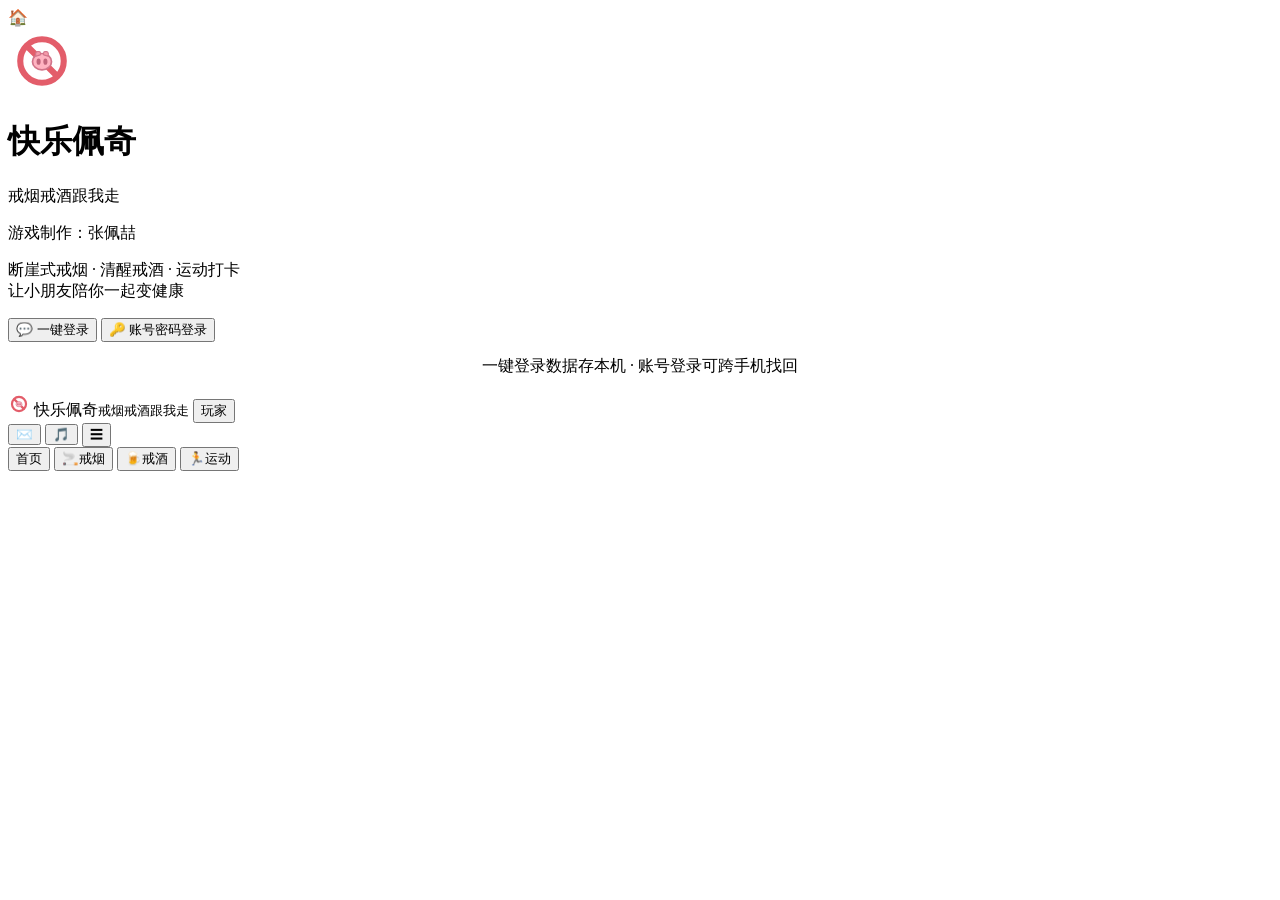
==== ios/index.html @ 72c7dd14 "iOS 版：新增 ios/index.html" ====
<!DOCTYPE html>
<html lang="zh-CN">
<head>
<meta charset="UTF-8">
<meta name="viewport" content="width=device-width, initial-scale=1, viewport-fit=cover, user-scalable=no">
<title>快乐佩奇：戒烟戒酒跟我走</title>
<meta name="apple-mobile-web-app-capable" content="yes">
<meta name="theme-color" content="#171227">
<link rel="manifest" href="manifest.json">
<link rel="apple-touch-icon" href="icon.png">
<meta http-equiv="Cache-Control" content="no-cache, no-store, must-revalidate">
<meta http-equiv="Pragma" content="no-cache">
<meta http-equiv="Expires" content="0">
<script>
/* 每次打开都带新版本号请求资源，避免手机缓存旧代码 */
(function () {
  var v = 'v' + Date.now();
  document.write('<link rel="stylesheet" href="style.css?' + v + '">');
  ['art.js', 'music.js', 'iap.js', 'game.js'].forEach(function (f) {
    document.write('<script src="' + f + '?' + v + '"><\/script>');
  });
})();
</script>
</head>
<body>

<!-- ============ 登录页 ============ -->
<div id="login" class="login">
  <div class="login-scene" aria-hidden="true">
    <div class="scene-stars"></div>
    <div class="scene-hills"></div>
    <div class="scene-house">🏠</div>
  </div>
  <div class="login-card">
    <div class="logo">
      <span class="logo-emoji">
        <svg viewBox="0 0 100 100" width="68" height="68" xmlns="http://www.w3.org/2000/svg">
          <line x1="29" y1="29" x2="71" y2="71" stroke="#e35d6a" stroke-width="9" stroke-linecap="round"/>
          <circle cx="50" cy="50" r="32" fill="none" stroke="#e35d6a" stroke-width="9"/>
          <ellipse cx="50" cy="51" rx="14" ry="12" fill="#ffb3c1" stroke="#d1748a" stroke-width="2.5"/>
          <ellipse cx="45" cy="51" rx="3" ry="4.6" fill="#c1667c"/>
          <ellipse cx="55" cy="51" rx="3" ry="4.6" fill="#c1667c"/>
          <path d="M41 43 Q39 34 47 36.5 Q48.5 38.5 47.5 41 Z" fill="#f59aa9" stroke="#d1748a" stroke-width="1.6" stroke-linejoin="round"/>
          <path d="M59 43 Q61 34 53 36.5 Q51.5 38.5 52.5 41 Z" fill="#f59aa9" stroke="#d1748a" stroke-width="1.6" stroke-linejoin="round"/>
        </svg>
      </span>
      <h1>快乐佩奇</h1>
      <p class="sub-title">戒烟戒酒跟我走</p>
      <p class="credit">游戏制作：张佩喆</p>
    </div>
    <p class="login-sub">断崖式戒烟 · 清醒戒酒 · 运动打卡<br>让小朋友陪你一起变健康</p>
    <button id="wxLogin" class="wx-btn">
      <span class="wx-ico">💬</span> 一键登录
    </button>
    <button id="acctLogin" class="acct-btn">
      <span>🔑</span> 账号密码登录
    </button>
    <p class="muted tiny" style="text-align:center;margin-top:14px">一键登录数据存本机 · 账号登录可跨手机找回</p>
  </div>
</div>

<!-- ============ 主界面 ============ -->
<div id="app" class="hidden">
  <header class="topbar">
    <div class="topbar-brand">
      <span class="brand-ico">
        <svg viewBox="0 0 100 100" width="22" height="22" xmlns="http://www.w3.org/2000/svg">
          <line x1="29" y1="29" x2="71" y2="71" stroke="#e35d6a" stroke-width="10" stroke-linecap="round"/>
          <circle cx="50" cy="50" r="32" fill="none" stroke="#e35d6a" stroke-width="10"/>
          <ellipse cx="50" cy="51" rx="14" ry="12" fill="#ffb3c1" stroke="#d1748a" stroke-width="2.5"/>
          <ellipse cx="45" cy="51" rx="3" ry="4.6" fill="#c1667c"/>
          <ellipse cx="55" cy="51" rx="3" ry="4.6" fill="#c1667c"/>
        </svg>
      </span>
      <span class="tb-wrap">快乐佩奇<small class="brand-credit">戒烟戒酒跟我走</small></span>
      <button id="nickBtn" class="nick-chip" title="点击修改昵称">玩家</button>
    </div>
    <div class="topbar-acts">
      <button id="dmBell" class="icon-btn" title="私信消息">✉️</button>
      <button id="musicBtn" class="icon-btn" title="音乐：卡农（可关闭）">🎵</button>
      <button id="menuBtn" class="icon-btn" title="菜单">☰</button>
    </div>
  </header>

  <main id="main"></main>

  <nav class="tabbar">
    <button class="tab active" data-tab="peki"><span class="tab-ico" id="pekiIco"></span>首页</button>
    <button class="tab" data-tab="smoke"><span>🚬</span>戒烟</button>
    <button class="tab" data-tab="alcohol"><span>🍺</span>戒酒</button>
    <button class="tab" data-tab="fit"><span>🏃</span>运动</button>
  </nav>
</div>

<audio id="bgm" src="bgm.mp3" loop preload="auto"></audio>
<div id="sheetRoot"></div>
<div id="toastWrap"></div>


</body>
</html>
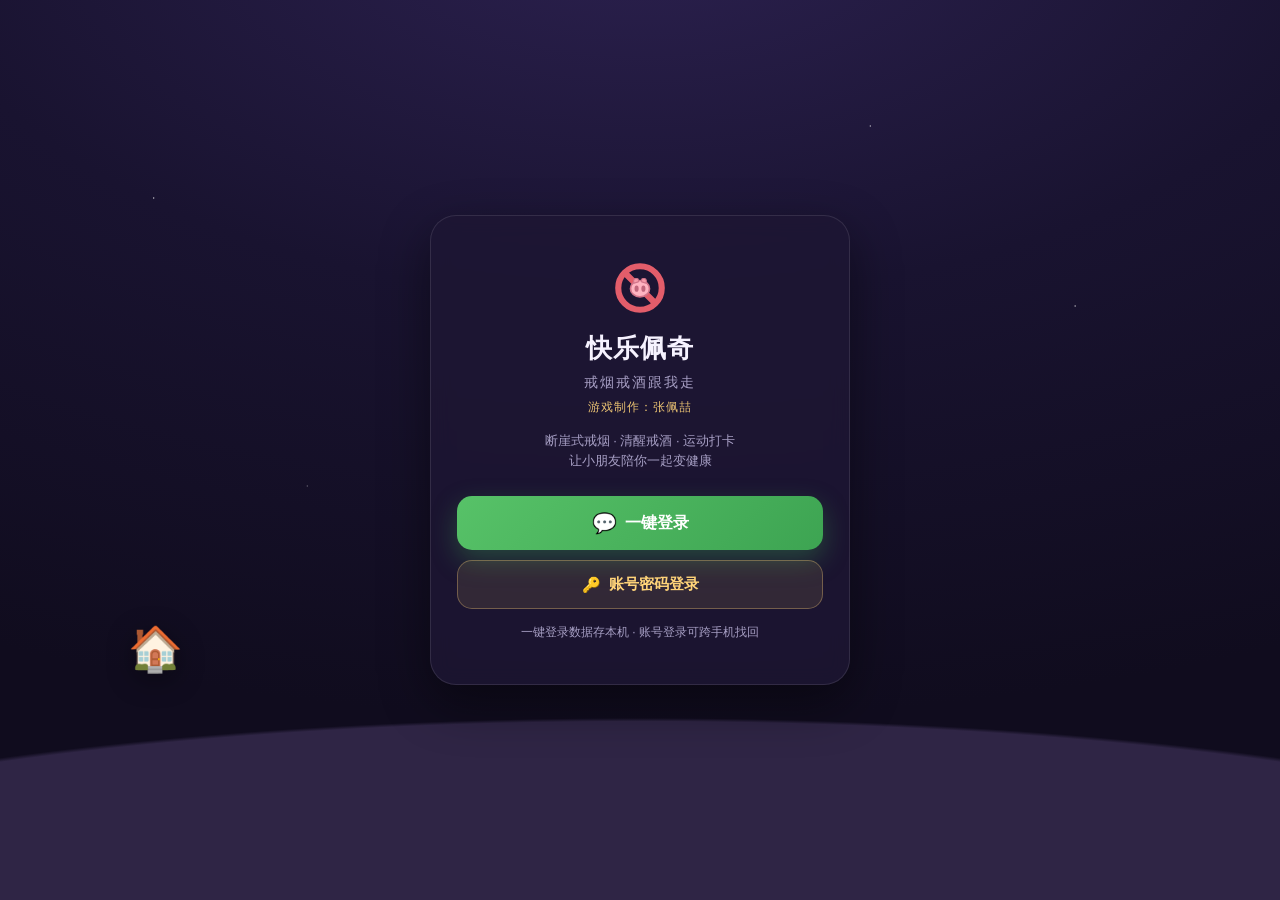
==== commit 49ed9c71: "双语版（英文默认+中文切换）: ios/index.html" ====
--- a/ios/index.html
+++ b/ios/index.html
@@ -16,7 +16,7 @@
 (function () {
   var v = 'v' + Date.now();
   document.write('<link rel="stylesheet" href="style.css?' + v + '">');
-  ['art.js', 'music.js', 'iap.js', 'game.js'].forEach(function (f) {
+  ['i18n.js', 'art.js', 'music.js', 'iap.js', 'game.js'].forEach(function (f) {
     document.write('<script src="' + f + '?' + v + '"><\/script>');
   });
 })();
--- a/ios/style.css
+++ b/ios/style.css
@@ -0,0 +1,888 @@
+/* 戒烟戒酒跟我走 · 样式（配色延续月芽小镇的深紫夜色 + 金色点缀） */
+:root {
+  --bg: #171227;
+  --bg2: #221a3a;
+  --card: rgba(255, 255, 255, .06);
+  --card2: rgba(255, 255, 255, .1);
+  --line: rgba(255, 255, 255, .1);
+  --text: #f6f2ff;
+  --muted: #a79fc4;
+  --gold: #ffd479;
+  --gold2: #ffb347;
+  --mint: #7ee6c1;
+  --pink: #ff9ec4;
+  --violet: #b79bff;
+  --radius: 22px;
+  --shadow: 0 18px 50px rgba(0, 0, 0, .45);
+}
+* { box-sizing: border-box; -webkit-tap-highlight-color: transparent; }
+html, body {
+  margin: 0; padding: 0; min-height: 100%;
+  background: radial-gradient(120% 90% at 50% -10%, #2c2150 0%, #191330 48%, #100c1e 100%);
+  color: var(--text);
+  font-family: -apple-system, BlinkMacSystemFont, "PingFang SC", "Noto Sans SC", "Microsoft YaHei", sans-serif;
+  font-size: 15px; line-height: 1.6; -webkit-font-smoothing: antialiased; overflow-x: hidden;
+}
+button { font-family: inherit; font-size: inherit; color: inherit; border: none; background: none; cursor: pointer; }
+input { font-family: inherit; }
+.hidden { display: none !important; }
+.muted { color: var(--muted); }
+.tiny { font-size: 12px; }
+.gold { color: var(--gold); }
+b { font-weight: 700; }
+h2, h3 { letter-spacing: .5px; margin: 0 0 10px; }
+h3 small { font-weight: 400; }
+
+/* ---------------- 通用 ---------------- */
+.btn {
+  display: inline-flex; align-items: center; justify-content: center; gap: 6px;
+  padding: 10px 18px; border-radius: 13px; font-weight: 600; font-size: 14px;
+  border: 1px solid transparent; transition: transform .15s, box-shadow .2s, background .2s, opacity .2s; white-space: nowrap;
+}
+.btn:active { transform: scale(.97); }
+.btn-primary { background: linear-gradient(135deg, #ffd88c, #ffb347); color: #3d2808; box-shadow: 0 8px 22px rgba(255, 179, 71, .3); }
+.btn-ghost { background: rgba(255, 255, 255, .07); border-color: var(--line); }
+.btn-danger { background: #e35d6a; color: #fff; }
+.btn.sm { padding: 7px 13px; font-size: 13px; border-radius: 10px; }
+.btn-lg { width: 100%; padding: 15px; font-size: 16px; border-radius: 15px; }
+.btn:disabled { opacity: .38; cursor: not-allowed; box-shadow: none; }
+
+.card {
+  background: var(--card); border: 1px solid var(--line); border-radius: var(--radius);
+  padding: 18px; margin: 14px 14px 0; backdrop-filter: blur(6px);
+}
+.card h3 { font-size: 15px; }
+
+/* ---------------- 登录 ---------------- */
+.login { position: relative; min-height: 100dvh; display: grid; place-items: center; padding: 30px 18px; overflow: hidden; }
+.login-scene { position: absolute; inset: 0; overflow: hidden; }
+.scene-stars {
+  position: absolute; inset: 0;
+  background-image: radial-gradient(2px 2px at 12% 22%, rgba(255,255,255,.8), transparent 60%),
+    radial-gradient(2px 2px at 68% 14%, rgba(255,255,255,.7), transparent 60%),
+    radial-gradient(1.6px 1.6px at 42% 38%, rgba(255,255,255,.6), transparent 60%),
+    radial-gradient(2px 2px at 84% 34%, rgba(255,255,255,.7), transparent 60%),
+    radial-gradient(1.6px 1.6px at 24% 54%, rgba(255,255,255,.5), transparent 60%);
+}
+.scene-moon {
+  position: absolute; top: 8%; right: 14%; width: 74px; height: 74px; border-radius: 50%;
+  background: radial-gradient(circle at 34% 34%, #ffe9a8, #f2c76a);
+  box-shadow: 0 0 60px rgba(255, 220, 140, .45);
+}
+.scene-hills {
+  position: absolute; bottom: 0; left: 0; right: 0; height: 32%;
+  background: radial-gradient(140% 120% at 50% 110%, #2f2545 60%, transparent 61%),
+              radial-gradient(120% 100% at 20% 112%, #262038 58%, transparent 59%);
+}
+.scene-house { position: absolute; bottom: 24%; left: 10%; font-size: 44px; filter: drop-shadow(0 6px 14px rgba(0,0,0,.4)); }
+.login-card {
+  position: relative; width: min(420px, 100%); text-align: center;
+  background: rgba(30, 22, 52, .82); border: 1px solid var(--line); border-radius: 26px;
+  padding: 38px 26px 30px; backdrop-filter: blur(10px); box-shadow: var(--shadow);
+}
+.logo h1 { margin: 6px 0 2px; font-size: 26px; letter-spacing: 1px; }
+.logo .sub-title { margin: 0; font-size: 14px; color: var(--muted); letter-spacing: 2px; }
+.logo-emoji { font-size: 52px; }
+.logo .credit { margin: 4px 0 0; font-size: 12px; color: var(--gold); opacity: .9; letter-spacing: 1px; }
+.login-sub { color: var(--muted); font-size: 13px; margin: 14px 0 24px; }
+.wx-btn {
+  width: 100%; display: flex; align-items: center; justify-content: center; gap: 8px;
+  background: linear-gradient(135deg, #57c268, #3da452); color: #fff; font-weight: 700;
+  border-radius: 15px; padding: 15px; font-size: 16px; box-shadow: 0 10px 26px rgba(61, 164, 82, .35);
+}
+.wx-btn:active { transform: scale(.97); }
+.wx-ico { font-size: 20px; }
+.acct-btn {
+  width: 100%; display: flex; align-items: center; justify-content: center; gap: 8px;
+  margin-top: 10px; border-radius: 15px; padding: 14px; font-size: 15px; font-weight: 700;
+  color: var(--gold); background: rgba(255, 212, 121, .1); border: 1px solid rgba(255, 212, 121, .32);
+}
+.acct-btn:active { transform: scale(.97); }
+
+/* ---------------- 顶栏 / 底栏 ---------------- */
+.topbar {
+  position: sticky; top: 0; z-index: 30;
+  display: flex; align-items: center; justify-content: space-between;
+  padding: 12px 16px; background: rgba(23, 18, 39, .86); backdrop-filter: blur(10px);
+  border-bottom: 1px solid var(--line);
+}
+.topbar-brand { display: flex; align-items: center; gap: 8px; font-weight: 800; font-size: 17px; }
+.tb-wrap { display: flex; flex-direction: column; line-height: 1.15; }
+.brand-credit { font-size: 10px; font-weight: 400; color: var(--gold); opacity: .85; letter-spacing: 1px; }
+.topbar-acts { display: flex; align-items: center; gap: 8px; }
+.nick-chip {
+  display: inline-flex; align-items: center; max-width: 150px;
+  font-size: 11px; font-weight: 700; color: var(--gold);
+  background: rgba(255, 212, 121, .12); border: 1px solid rgba(255, 212, 121, .35);
+  border-radius: 20px; padding: 3px 9px; margin-left: 2px; flex-shrink: 0;
+}
+.nick-chip .nk-t { max-width: 118px; overflow: hidden; text-overflow: ellipsis; white-space: nowrap; }
+.nick-chip .vip-mini { flex: none; }
+.pts-badge {
+  background: rgba(255, 212, 121, .14); border: 1px solid rgba(255, 212, 121, .3);
+  color: var(--gold); font-size: 13px; font-weight: 700; border-radius: 20px; padding: 4px 12px;
+}
+.icon-btn {
+  width: 38px; height: 38px; border-radius: 12px; font-size: 17px; flex: none;
+  background: var(--card2); border: 1px solid var(--line);
+  display: grid; place-items: center; -webkit-text-size-adjust: 100%;
+}
+.tabbar {
+  position: fixed; bottom: 0; left: 50%; transform: translateX(-50%); z-index: 30;
+  width: min(1180px, calc(100% - 24px));
+  display: flex; gap: 6px; padding: 8px; margin-bottom: 10px;
+  background: rgba(30, 22, 52, .92); border: 1px solid var(--line);
+  border-radius: 20px; backdrop-filter: blur(12px); box-shadow: var(--shadow);
+}
+.tab {
+  flex: 1; display: flex; flex-direction: column; align-items: center; gap: 2px;
+  padding: 8px 0 6px; border-radius: 14px; color: var(--muted); font-size: 12px; font-weight: 600;
+}
+.tab span { font-size: 20px; }
+.tab.active { background: rgba(255, 212, 121, .14); color: var(--gold); }
+#app { padding-bottom: 110px; }
+
+/* ---------------- 舞台 ---------------- */
+.stage { position: relative; margin: 10px 10px 0; border-radius: var(--radius); overflow: hidden; border: 1px solid var(--line); }
+.scene-svg { display: block; width: 100%; height: auto; }
+.scene-btn {
+  position: absolute; top: 12px; right: 12px; width: 40px; height: 40px; border-radius: 12px; font-size: 18px;
+  background: rgba(20, 14, 40, .55); border: 1px solid var(--line); backdrop-filter: blur(4px);
+}
+.goal-banner {
+  position: absolute; top: 14px; left: 50%; transform: translateX(-50%);
+  background: rgba(20, 14, 40, .6); border: 1px solid rgba(255, 212, 121, .4); color: var(--gold);
+  font-weight: 800; font-size: 14px; letter-spacing: 1px; padding: 6px 16px; border-radius: 20px;
+  white-space: nowrap; backdrop-filter: blur(4px); text-shadow: 0 2px 8px rgba(0,0,0,.5);
+}
+.goal-sign {
+  position: absolute; top: 50px; left: 50%; transform: translateX(-50%);
+  background: rgba(20, 14, 40, .5); color: var(--muted); font-size: 11px;
+  padding: 2px 11px; border-radius: 14px; white-space: nowrap; backdrop-filter: blur(4px);
+  max-width: 82%; overflow: hidden; text-overflow: ellipsis;
+}
+.title-bar { display: flex; align-items: center; justify-content: center; gap: 10px; margin: 14px 14px 0; }
+.peki-stage { min-height: 300px; }
+.peki-stage .goal-banner { top: 5px; cursor: pointer; font-size: 12.5px; padding: 6px 12px; letter-spacing: 0; max-width: 74%; }
+.peki-stage .charm-chip { top: 8px; right: 8px; font-size: 12px; padding: 4px 10px; }
+/* 生命值 / 快乐值 进度条（浴缸下面一行） */
+.stat-bars {
+  position: absolute; left: 9px; right: 9px; bottom: 2px;
+  display: flex; gap: 7px; pointer-events: none;
+}
+.sbar {
+  flex: 1; min-width: 0;
+  background: rgba(20, 14, 40, .62); border: 1px solid rgba(255, 255, 255, .14);
+  border-radius: 10px; padding: 3px 8px 4px; backdrop-filter: blur(4px);
+  line-height: 1.15;
+}
+.sbar-top { display: flex; align-items: center; justify-content: space-between; gap: 5px; font-size: 10px; color: #d8cff0; white-space: nowrap; }
+.sbar-top b { font-size: 10px; color: var(--gold); }
+.sbar-track { height: 4px; margin-top: 3px; border-radius: 4px; background: rgba(255, 255, 255, .13); overflow: hidden; }
+.sbar-track i { display: block; height: 100%; border-radius: 4px; transition: width .5s ease; }
+.sbar-track i.life { background: linear-gradient(90deg, #ff7a8a, #ff4d67); }
+.sbar-track i.joy { background: linear-gradient(90deg, #ffd98c, #ffb347); }
+
+/* 喂食进度条 */
+.food-main { flex: 1; min-width: 0; display: block; text-align: left; }
+.food-main b { display: flex; align-items: center; gap: 8px; font-size: 15px; }
+.food-meter { display: flex; align-items: center; gap: 7px; margin-top: 5px; }
+.food-bar { flex: 1; height: 5px; border-radius: 4px; background: rgba(255, 255, 255, .13); overflow: hidden; }
+.food-bar i { display: block; height: 100%; border-radius: 4px; background: linear-gradient(90deg, #8fd3ff, #57b3ef); transition: width .5s ease; }
+.food-meter em { font-style: normal; font-size: 10.5px; color: var(--muted); min-width: 30px; text-align: right; }
+.food-row .food-ico { align-self: flex-start; margin-top: 2px; }
+.food-row em.on { font-size: 10px; padding: 1px 6px; }
+.clock-presets { display: flex; gap: 8px; margin-top: 8px; }
+.clock-presets .btn { flex: 1; margin: 0; }
+
+/* ===== 小闹钟：自绘选择器（网页 / 安卓 App / iOS 三端同一套）===== */
+.ck-sum {
+  text-align: center; font-size: 15px; font-weight: 700; padding: 10px 8px; border-radius: 14px;
+  background: rgba(124, 92, 255, .16); border: 1px solid rgba(124, 92, 255, .35);
+  font-variant-numeric: tabular-nums;
+}
+.clock-presets { margin-top: 10px; }
+.ck-label { font-size: 12.5px; color: var(--muted); margin: 14px 0 6px; }
+.ck-cal .cal-cell { padding: 7px 0; font-size: 12.5px; cursor: pointer; }
+.ck-cal .cal-cell.dis { cursor: default; }
+.ck-time { display: flex; gap: 10px; }
+.ck-step {
+  flex: 1; display: flex; align-items: center; justify-content: center; gap: 5px;
+  background: rgba(255, 255, 255, .04); border: 1px solid var(--line); border-radius: 14px; padding: 8px 4px;
+}
+.ck-step button {
+  width: 34px; height: 34px; border-radius: 10px; border: 1px solid var(--line); flex: none;
+  background: rgba(255, 255, 255, .07); color: var(--text); font-size: 17px; line-height: 1; display: grid; place-items: center;
+}
+.ck-step button:active { background: rgba(124, 92, 255, .35); }
+.ck-step b { min-width: 30px; text-align: center; font-size: 17px; font-variant-numeric: tabular-nums; }
+.ck-unit { font-size: 11.5px; color: var(--muted); }
+@keyframes tailWag { 0%,100% { transform: rotate(-10deg); } 50% { transform: rotate(16deg); } }
+.dog-tail { animation: tailWag 1s ease-in-out infinite; transform-box: fill-box; transform-origin: 100% 100%; }
+@keyframes dogWiggle { 0%,100% { transform: rotate(0); } 25% { transform: rotate(-9deg); } 50% { transform: rotate(7deg); } 75% { transform: rotate(-4deg); } }
+.dog-wiggle { animation: dogWiggle .55s ease-in-out; transform-box: fill-box; transform-origin: 50% 100%; }
+@keyframes catDrop {
+  0% { transform: translate(0,-540px) rotate(-52deg); opacity: 0; }
+  8% { opacity: 1; }
+  55% { transform: translate(0,0) rotate(10deg); }
+  68% { transform: translate(0,-32px) rotate(-8deg); }
+  80% { transform: translate(0,0) rotate(3deg); }
+  100% { transform: translate(0,0) rotate(0); }
+}
+.cat-drop { animation: catDrop 2.2s cubic-bezier(.45,0,.8,1) forwards; transform-box: fill-box; transform-origin: 50% 100%; }
+@keyframes catLick { 0%,100% { transform: rotate(0); } 30% { transform: rotate(-7deg); } 60% { transform: rotate(5deg); } }
+.cat-lick { animation: catLick 1.1s ease-in-out infinite; transform-box: fill-box; transform-origin: 50% 100%; }
+@keyframes catLeave { 0% { opacity: 1; transform: translateX(0); } 100% { opacity: 0; transform: translateX(220px); } }
+.cat-leave { animation: catLeave 1.8s ease-in forwards; transform-box: fill-box; transform-origin: 50% 100%; }
+.peki-stage .scene-svg { height: 300px; object-fit: cover; }
+
+/* 小朋友（舞台下方大图） */
+.kid-zone { position: relative; margin: 12px 14px 0; }
+
+.lv-mini {
+  font-size: 11px; font-weight: 700; color: var(--gold); white-space: nowrap;
+  border: 1px solid rgba(255, 212, 121, .45); border-radius: 20px; padding: 6px 12px;
+  background: rgba(255, 212, 121, .1);
+}
+.stat .stat-sub { display: block; font-style: normal; font-size: 11px; font-weight: 500; color: var(--muted); margin-top: 2px; }
+.title-badge {
+  display: inline-flex; align-items: center; gap: 6px; white-space: nowrap;
+  background: rgba(26, 18, 44, .82); backdrop-filter: blur(6px);
+  border: 1px solid rgba(255, 212, 121, .5); color: var(--gold);
+  font-weight: 800; font-size: 13px; padding: 5px 14px; border-radius: 20px; margin: 0;
+  box-shadow: 0 6px 18px rgba(0, 0, 0, .28);
+}
+.title-badge small { font-weight: 400; opacity: .8; }
+.kid-stage { display: grid; place-items: center; padding: 6px 0 2px; }
+#kidBox svg { width: 190px; height: auto; overflow: visible; }
+
+/* 交互栏 */
+.dock {
+  display: grid; grid-template-columns: 1fr 1fr 1fr; gap: 8px;
+  margin: 14px 14px 0;
+}
+.dock .act.primary { grid-column: 1 / -1; }
+.dock.single { grid-template-columns: 1fr; }
+
+/* 鼓励爱心 */
+.heart-pop {
+  position: absolute; bottom: 20%; left: 50%; line-height: 1; pointer-events: none;
+  opacity: 0; animation: heartUp 1.55s cubic-bezier(.2, .7, .3, 1) forwards;
+  filter: drop-shadow(0 2px 6px rgba(0, 0, 0, .35));
+}
+@keyframes heartUp {
+  0% { opacity: 0; transform: translate(-50%, 0) scale(.4); }
+  18% { opacity: 1; transform: translate(-50%, -18px) scale(1.05); }
+  100% { opacity: 0; transform: translate(calc(-50% + var(--dx, 0px)), -128px) scale(1.3); }
+}
+.act {
+  display: flex; align-items: center; justify-content: center; gap: 5px;
+  background: var(--card2); border: 1px solid var(--line); border-radius: 14px;
+  padding: 11px 6px; font-size: 13px; font-weight: 600; color: var(--text);
+}
+.act:active { transform: scale(.96); }
+.act.primary {
+  background: linear-gradient(135deg, #ffd88c, #ffb347); color: #3d2808;
+  border: none; font-size: 15px; padding: 13px; box-shadow: 0 8px 22px rgba(255, 179, 71, .3); font-weight: 800;
+}
+.act:disabled { opacity: .45; }
+
+/* 统计 */
+.stats-grid { display: grid; grid-template-columns: repeat(auto-fit, minmax(92px, 1fr)); gap: 8px; margin: 8px 0 4px; }
+.stat {
+  background: rgba(255, 255, 255, .05); border: 1px solid var(--line); border-radius: 14px;
+  padding: 10px 8px; text-align: center;
+}
+.stat small { display: block; color: var(--muted); font-size: 11px; }
+.stat b { font-size: 15px; color: var(--gold); }
+
+/* 健康总览 */
+.hp-row { display: flex; align-items: center; gap: 10px; margin: 9px 0; }
+.hp-name { width: 76px; font-size: 13px; color: var(--muted); flex-shrink: 0; }
+.hp-bar { flex: 1; height: 10px; background: rgba(255, 255, 255, .08); border-radius: 6px; overflow: hidden; }
+.hp-bar i { display: block; height: 100%; border-radius: 6px; background: linear-gradient(90deg, #7ee6c1, #ffd479); transition: width .6s; }
+.hp-pct { width: 42px; text-align: right; font-size: 12px; }
+
+/* 表单 */
+.form { display: flex; flex-direction: column; gap: 8px; margin-top: 6px; }
+.form label { font-size: 12px; color: var(--muted); margin-top: 6px; }
+.form input {
+  background: rgba(255, 255, 255, .07); border: 1px solid var(--line); border-radius: 12px;
+  color: var(--text); padding: 11px 13px; font-size: 15px; outline: none; width: 100%;
+}
+.form input:focus { border-color: rgba(255, 212, 121, .5); }
+.form-row { flex-direction: row; flex-wrap: wrap; }
+.form-row > div { flex: 1 1 30%; display: flex; flex-direction: column; gap: 6px; min-width: 90px; }
+.seg { display: flex; gap: 8px; }
+.seg-b {
+  flex: 1; padding: 11px; border-radius: 12px; background: rgba(255, 255, 255, .07);
+  border: 1px solid var(--line); font-weight: 600;
+}
+.seg-b.active { background: rgba(255, 212, 121, .16); border-color: rgba(255, 212, 121, .5); color: var(--gold); }
+
+/* 纸条 / 悄悄话 */
+.note-item {
+  background: rgba(255, 212, 121, .08); border: 1px dashed rgba(255, 212, 121, .35);
+  border-radius: 12px; padding: 10px 12px; font-size: 13px; margin: 8px 0; color: #ffe9c0;
+}
+.note-big {
+  background: linear-gradient(135deg, rgba(255, 212, 121, .16), rgba(255, 179, 71, .1));
+  border: 1px solid rgba(255, 212, 121, .45); border-radius: 16px;
+  padding: 22px 18px; margin: 14px 0; text-align: center; font-size: 15px; line-height: 1.9; color: #ffe9c0;
+}
+.msg-item {
+  display: flex; align-items: center; justify-content: space-between; gap: 10px;
+  background: rgba(255, 255, 255, .05); border: 1px solid var(--line);
+  border-radius: 12px; padding: 10px 12px; margin: 8px 0;
+}
+.msg-item p { margin: 0; font-size: 14px; }
+.msg-del {
+  background: rgba(227, 93, 106, .16); color: #ff9aa5; border: 1px solid rgba(227, 93, 106, .3);
+  border-radius: 9px; padding: 4px 10px; font-size: 12px; flex-shrink: 0;
+}
+.organ-box { background: rgba(0, 0, 0, .25); border-radius: 16px; padding: 12px; display: grid; place-items: center; }
+.organ-box svg { width: min(280px, 78vw); height: auto; }
+
+/* 弹层 */
+.sheet-mask {
+  position: fixed; inset: 0; z-index: 60; background: rgba(10, 6, 20, .62);
+  display: flex; align-items: flex-end; justify-content: center;
+  opacity: 0; transition: opacity .22s;
+}
+.sheet-mask.in { opacity: 1; }
+.sheet {
+  width: min(560px, 100%); background: #241c3e; border: 1px solid var(--line);
+  border-radius: 24px 24px 0 0; padding: 24px 20px calc(24px + env(safe-area-inset-bottom));
+  transform: translateY(40px); transition: transform .25s; max-height: 82dvh; overflow-y: auto;
+}
+.sheet.in { transform: translateY(0); }
+.sheet h3 { font-size: 18px; text-align: center; }
+.sheet-sub { color: var(--muted); font-size: 13px; text-align: center; margin: 8px 0 14px; }
+.sheet-actions { display: flex; gap: 10px; margin-top: 14px; }
+.sheet-actions.col { flex-direction: column; }
+.sheet-actions .btn { flex: 1; padding: 13px; }
+.wx-accounts { display: flex; flex-direction: column; gap: 8px; margin: 10px 0; }
+.wx-account {
+  display: flex; align-items: center; gap: 6px;
+  background: rgba(255, 255, 255, .06); border: 1px solid var(--line);
+  border-radius: 14px; padding: 8px 8px 8px 14px;
+}
+.wx-pick {
+  flex: 1; min-width: 0; display: flex; align-items: center; gap: 12px;
+  text-align: left; padding: 4px 0;
+}
+.wx-pick em { margin-left: auto; font-style: normal; font-size: 12px; color: var(--muted); white-space: nowrap; }
+.wx-del {
+  width: 32px; height: 32px; border-radius: 10px; flex-shrink: 0; font-size: 14px;
+  color: #ff9aa5; background: rgba(227, 93, 106, .14); border: 1px solid rgba(227, 93, 106, .3);
+  display: grid; place-items: center;
+}
+.wx-del:active { background: rgba(227, 93, 106, .3); }
+.ava { display: grid; place-items: center; background: rgba(255, 255, 255, .1); border-radius: 12px; }
+.ava.big { width: 42px; height: 42px; font-size: 22px; }
+.wx-nick { font-weight: 700; }
+.wx-new {
+  width: 100%; display: flex; align-items: center; justify-content: center; gap: 6px;
+  background: linear-gradient(135deg, #57c268, #3da452); color: #fff; font-weight: 700;
+  border-radius: 14px; padding: 13px; margin-top: 6px;
+}
+
+/* 菜单 / 分享 */
+.wx-card {
+  display: flex; align-items: center; gap: 13px;
+  background: rgba(87, 194, 104, .12); border: 1px solid rgba(87, 194, 104, .32);
+  border-radius: 16px; padding: 15px 16px; margin-top: 12px;
+}
+.wx-card-ico { font-size: 24px; flex-shrink: 0; }
+.wx-card small { display: block; font-size: 11px; color: var(--muted); letter-spacing: .5px; }
+.wx-card b {
+  display: block; margin-top: 3px; font-size: 19px; letter-spacing: 1.4px;
+  color: #a8e6b6; font-family: ui-monospace, SFMono-Regular, Menlo, monospace;
+  user-select: all; -webkit-user-select: all;
+}
+.menu-list { display: flex; flex-direction: column; gap: 9px; margin-top: 6px; }
+.menu-row {
+  display: flex; align-items: center; gap: 12px; text-align: left; width: 100%;
+  background: rgba(255, 255, 255, .06); border: 1px solid var(--line);
+  border-radius: 15px; padding: 13px 15px; transition: background .18s;
+}
+.menu-row:active { background: rgba(255, 255, 255, .12); }
+.menu-row > span { font-size: 20px; flex-shrink: 0; width: 26px; text-align: center; }
+.menu-row b { display: block; font-size: 14.5px; font-weight: 700; }
+.menu-row small { display: block; font-size: 11.5px; color: var(--muted); font-weight: 400; margin-top: 1px; }
+.menu-row.danger { background: rgba(227, 93, 106, .13); border-color: rgba(227, 93, 106, .3); }
+.menu-row.danger b { color: #ff9aa5; }
+.share-tip {
+  display: flex; align-items: center; justify-content: center; gap: 10px;
+  background: rgba(255, 212, 121, .1); border: 1px dashed rgba(255, 212, 121, .4);
+  border-radius: 14px; padding: 14px; color: var(--gold); font-weight: 700; font-size: 14px;
+}
+.share-arrow { font-size: 22px; transform: translateY(-2px); }
+
+/* toast */
+#toastWrap {
+  position: fixed; top: 70px; left: 50%; transform: translateX(-50%); z-index: 80;
+  display: flex; flex-direction: column; align-items: center; gap: 8px; pointer-events: none; width: max-content; max-width: 90vw;
+}
+.toast {
+  background: rgba(30, 22, 52, .95); border: 1px solid rgba(255, 212, 121, .35);
+  color: var(--text); font-size: 14px; font-weight: 600; border-radius: 20px; padding: 10px 20px;
+  box-shadow: var(--shadow); animation: toastIn .25s ease-out; max-width: 88vw; text-align: center;
+}
+.toast.out { opacity: 0; transform: translateY(-8px); transition: all .35s; }
+@keyframes toastIn { from { opacity: 0; transform: translateY(10px) scale(.94); } }
+
+/* ---------------- 场景动画 ---------------- */
+@keyframes cloudDrift { from { transform: translateX(-120px); } to { transform: translateX(920px); } }
+.cloud { animation: cloudDrift 46s linear infinite; }
+@keyframes waveGlide { from { transform: translateX(0); } to { transform: translateX(-160px); } }
+.wave { animation: waveGlide 5.5s linear infinite; }
+@keyframes shimmerMove { 0%, 100% { opacity: .25; } 50% { opacity: .9; } }
+.shimmer { animation: shimmerMove 2.6s ease-in-out infinite; }
+@keyframes palmSway { 0%, 100% { transform: rotate(-1.2deg); } 50% { transform: rotate(1.4deg); } }
+.palm { transform-box: fill-box; transform-origin: 50% 100%; animation: palmSway 6.5s ease-in-out infinite; }
+@keyframes crabWalk { 0%, 100% { transform: translateX(0); } 50% { transform: translateX(26px); } }
+.crab { animation: crabWalk 9s ease-in-out infinite; }
+@keyframes twinkleDot { 0%, 100% { opacity: .25; } 50% { opacity: 1; } }
+.spk { animation: twinkleDot 2.8s ease-in-out infinite; }
+@keyframes leafFall {
+  0% { transform: translate(0, -10px) rotate(0deg); opacity: 0; }
+  15% { opacity: .9; }
+  100% { transform: translate(-60px, 260px) rotate(220deg); opacity: 0; }
+}
+.leaf { animation: leafFall 7s linear infinite; }
+/* 卧室：窗帘飘动 / 睡眠气泡 */
+@keyframes curtainSway {
+  0%, 100% { transform: rotate(-1.3deg) skewX(0deg); }
+  50% { transform: rotate(1.8deg) skewX(1.2deg); }
+}
+.curtain { transform-box: fill-box; transform-origin: 50% 0%; animation: curtainSway 5.2s ease-in-out infinite; }
+@keyframes zzzFloat {
+  0% { opacity: 0; transform: translate(0, 6px) scale(.7); }
+  30% { opacity: .9; }
+  100% { opacity: 0; transform: translate(16px, -34px) scale(1.15); }
+}
+.zzz { animation: zzzFloat 3.4s ease-out infinite; transform-box: fill-box; }
+@keyframes bubbleUp {
+  0% { opacity: 0; transform: translateY(10px) scale(.7); }
+  25% { opacity: .75; }
+  100% { opacity: 0; transform: translateY(-42px) scale(1.12); }
+}
+.bath-bubble { animation: bubbleUp 4.2s ease-out infinite; transform-box: fill-box; transform-origin: 50% 50%; }
+
+@keyframes boatBob {
+  0%, 100% { transform: translateY(0) rotate(-.8deg); }
+  50% { transform: translateY(5px) rotate(.8deg); }
+}
+.boat { transform-box: fill-box; transform-origin: 50% 90%; animation: boatBob 4.6s ease-in-out infinite; }
+@keyframes fxTwinkle { 0%, 100% { opacity: .2; } 50% { opacity: 1; } }
+.kid-fx { animation: fxTwinkle 1.6s ease-in-out infinite; }
+
+/* 小朋友交互动画 */
+@keyframes kidJump {
+  0%, 100% { transform: translateY(0); }
+  30% { transform: translateY(-26px) scale(1.03); }
+  55% { transform: translateY(0); }
+  72% { transform: translateY(-10px); }
+}
+.jump { animation: kidJump .8s ease-out; }
+@keyframes kidShake {
+  0%, 100% { transform: rotate(0); }
+  20% { transform: rotate(-7deg) translateX(-5px); }
+  40% { transform: rotate(6deg) translateX(5px); }
+  60% { transform: rotate(-5deg) translateX(-4px); }
+  80% { transform: rotate(4deg) translateX(3px); }
+}
+.shake { animation: kidShake .65s ease-in-out; transform-origin: 50% 90%; }
+@keyframes kidNod { 0%, 100% { transform: translateY(0); } 40% { transform: translateY(5px) rotate(2deg); } }
+.nod { animation: kidNod .6s ease-in-out; }
+@keyframes kidEat { 0%, 100% { transform: scale(1); } 30% { transform: scale(1.1, .92); } 60% { transform: scale(.96, 1.05); } }
+.eat { animation: kidEat .7s ease-in-out; }
+.scene-kid { transform-box: fill-box; transform-origin: 50% 100%; }
+.peki-kid { transform-box: fill-box; transform-origin: 50% 100%; }
+.peki-float { transform-box: fill-box; transform-origin: 50% 50%; animation: pekiFloat 3.8s ease-in-out infinite; }
+@keyframes pekiFloat { 0%, 100% { transform: translateY(0); } 50% { transform: translateY(-9px); } }
+/* 快乐值为 0：睡着 → 呼吸放慢、星光熄灭 */
+.peki-stage.sleepy .peki-float { animation-duration: 7s; }
+.peki-stage.sleepy .kid-fx { animation: none; opacity: .35; }
+.peki-stage.sleepy .zzz { animation-duration: 4.2s; }
+/* 佩奇页新增 */
+.cheer-num { margin-left: 8px; font-size: 11px; font-weight: 700; opacity: .72; letter-spacing: .5px; }
+.dock.two { grid-template-columns: 1fr 1fr; }
+.dock.two .act.primary { grid-column: 1 / -1; }
+.charm-chip {
+  position: absolute; top: 12px; right: 12px;
+  background: rgba(255, 212, 121, .16); border: 1px solid rgba(255, 212, 121, .45);
+  color: var(--gold); font-weight: 800; font-size: 13px; letter-spacing: .5px;
+  padding: 5px 12px; border-radius: 20px; backdrop-filter: blur(4px);
+}
+.rules-btn { width: calc(100% - 28px); margin: 14px 14px 0; }
+.food-list { display: flex; flex-direction: column; gap: 9px; margin-top: 6px; }
+.food-row {
+  display: flex; align-items: center; gap: 12px; width: 100%; text-align: left;
+  background: rgba(255, 255, 255, .06); border: 1px solid var(--line);
+  border-radius: 15px; padding: 12px 14px;
+}
+.food-row:disabled { opacity: .45; }
+.food-row:active:not(:disabled) { background: rgba(255, 255, 255, .12); }
+.food-ico { font-size: 26px; flex-shrink: 0; width: 32px; text-align: center; }
+.food-row b { display: block; font-size: 15px; flex: 1; }
+.food-row small { display: block; font-size: 11.5px; color: var(--muted); margin-top: 2px; }
+.food-row em.on {
+  margin-left: auto; font-style: normal; font-size: 10.5px; font-weight: 700;
+  color: var(--gold); background: rgba(255, 212, 121, .14); border: 1px solid rgba(255, 212, 121, .35);
+  border-radius: 12px; padding: 3px 8px; flex-shrink: 0;
+}
+.rule-list p {
+  margin: 0 0 10px; font-size: 13px; line-height: 1.6; color: #ded7f2;
+  background: rgba(255, 255, 255, .05); border: 1px solid var(--line);
+  border-radius: 12px; padding: 10px 12px;
+}
+.rule-list p b { color: var(--gold); margin-right: 6px; }
+
+/* 佩奇跳舞 */
+@keyframes pekiDance {
+  0%, 100% { transform: rotate(0deg) translateY(0); }
+  15% { transform: rotate(-9deg) translateY(-7px); }
+  32% { transform: rotate(8deg) translateY(0); }
+  48% { transform: rotate(-7deg) translateY(-9px); }
+  66% { transform: rotate(8deg) translateY(0); }
+  84% { transform: rotate(-5deg) translateY(-5px); }
+}
+.peki-kid.dance { animation: pekiDance .72s ease-in-out 7; }
+
+@media (min-width: 700px) {
+  #main { max-width: 620px; margin: 0 auto; }
+  .card { margin-left: 0; margin-right: 0; }
+  .stage, .kid-zone, .dock { max-width: 600px; margin-left: auto; margin-right: auto; }
+}
+
+/* ---------------- 新增组件 ---------------- */
+.brand-ico { display: grid; place-items: center; }
+.logo-emoji svg { display: block; margin: 0 auto; }
+.tab-ico { display: grid; place-items: center; height: 22px; }
+.tab-ico .ava-svg { width: 24px; height: 24px; display: block; }
+.tab.active .tab-ico .ava-svg circle:first-child { stroke: #ffd479; }
+
+.stat b { font-size: 14px; line-height: 1.35; word-break: break-all; }
+
+.info-card { padding: 14px 16px; }
+.info-toggle {
+  width: 100%; display: flex; align-items: center; justify-content: space-between;
+  font-size: 14px; font-weight: 700; color: var(--text); padding: 2px 0;
+}
+.info-toggle em { font-style: normal; font-size: 12px; color: var(--muted); font-weight: 400; }
+.info-body { margin-top: 12px; }
+.info-body.hidden { display: none; }
+.save-btn { margin-top: 14px; }
+.restart-btn { margin-top: 10px; background: rgba(227, 93, 106, .15); border: 1px solid rgba(227, 93, 106, .35); color: #ff9aa5; }
+
+.lv-btn {
+  float: right; font-size: 11px; font-weight: 600; color: var(--gold);
+  border: 1px solid rgba(255, 212, 121, .4); border-radius: 10px; padding: 2px 9px;
+  background: rgba(255, 212, 121, .1);
+}
+.lv-list { display: flex; flex-direction: column; gap: 8px; margin-top: 6px; }
+.lv-row {
+  display: grid; grid-template-columns: 68px 96px 1fr; align-items: center; gap: 8px;
+  background: rgba(255, 255, 255, .05); border: 1px solid var(--line);
+  border-radius: 12px; padding: 9px 12px;
+}
+.lv-day { font-size: 12px; color: var(--gold); font-weight: 700; }
+.lv-name { font-size: 13px; font-weight: 700; }
+.lv-row small { color: var(--muted); font-size: 11px; line-height: 1.5; }
+.note-wrap { margin-top: 14px; }
+.note-title { font-size: 12px; color: var(--muted); margin: 0 0 8px; }
+.note-list { margin-top: 0; display: flex; flex-direction: column; gap: 8px; }
+/* 已抽到的小纸条：单独一页，列表可滚动 */
+.note-list-all { max-height: 56dvh; overflow-y: auto; padding-right: 2px; -webkit-overflow-scrolling: touch; }
+.note-list-all .note-item { margin: 0; }
+#noteAll { width: 100%; }
+.note-item {
+  display: flex; align-items: center; gap: 9px; width: 100%; margin: 0; padding: 10px 12px;
+  background: rgba(255, 212, 121, .09); border: 1px dashed rgba(255, 212, 121, .35);
+  border-radius: 12px; color: #ffe9c0; font-size: 13px; font-family: inherit; text-align: left; cursor: pointer;
+  transition: transform .12s;
+}
+.note-item:active { transform: scale(.985); }
+.note-idx {
+  flex: none; width: 20px; height: 20px; border-radius: 50%; background: rgba(255, 212, 121, .2);
+  font-size: 11px; font-weight: 700; display: grid; place-items: center;
+}
+.note-txt { overflow: hidden; text-overflow: ellipsis; white-space: nowrap; }
+/* 舞台上可点击的脑袋（佩奇 / 女孩 / 小佩奇） */
+.pk-tap { cursor: pointer; }
+.mini-tap { transform-box: fill-box; transform-origin: 50% 100%; }
+.mini-tap.mini-bop { animation: kidNod .55s ease-in-out; }
+
+@media (max-width: 440px) {
+  .topbar { padding: 11px 12px; }
+  .topbar-brand { font-size: 15px; gap: 6px; }
+  .pts-badge { padding: 3px 9px; font-size: 12px; }
+  .icon-btn { width: 34px; height: 34px; font-size: 16px; border-radius: 11px; }
+  .nick-chip { max-width: 132px; padding: 3px 8px; }
+  .nick-chip .nk-t { max-width: 100px; }
+}
+
+/* 会员 / 激活码 */
+.vip-tag {
+  display: inline-block; margin-left: 6px; padding: 1px 7px; border-radius: 999px;
+  font-size: 10px; font-weight: 800; letter-spacing: .04em; color: #4a3410;
+  background: linear-gradient(135deg, #ffe9a8, #efbb45); vertical-align: middle;
+}
+.vip-card {
+  display: flex; gap: 12px; align-items: center; margin-top: 10px; padding: 14px;
+  border-radius: 16px; border: 1px solid rgba(255, 212, 121, .34);
+  background: linear-gradient(135deg, rgba(255, 212, 121, .16), rgba(255, 212, 121, .04));
+}
+.vip-badge {
+  flex: none; width: 46px; height: 46px; border-radius: 13px;
+  display: flex; align-items: center; justify-content: center;
+  font-size: 13px; font-weight: 800; letter-spacing: .04em; color: #4a3410;
+  background: linear-gradient(135deg, #ffe9a8, #e9b93f);
+}
+.vip-card b { display: block; font-size: 15px; }
+.vip-card small { display: block; margin-top: 3px; font-size: 11.5px; color: var(--muted); }
+.vip-perk { margin-top: 14px; display: flex; flex-direction: column; gap: 9px; }
+.vip-perk div { display: flex; gap: 9px; align-items: center; font-size: 13px; color: #ded7f0; }
+.vip-perk span { width: 20px; text-align: center; }
+.vip-input {
+  width: 100%; margin-top: 14px; padding: 13px 14px; border-radius: 13px;
+  border: 1px solid rgba(255, 255, 255, .18); background: rgba(255, 255, 255, .06);
+  color: var(--text); font-size: 15px; text-align: center; letter-spacing: .1em;
+  text-transform: uppercase; font-family: ui-monospace, Menlo, Consolas, monospace;
+}
+.vip-input:focus { outline: none; border-color: var(--gold); box-shadow: 0 0 0 3px rgba(255, 212, 121, .14); }
+.vip-input::placeholder { color: rgba(255, 255, 255, .3); letter-spacing: .05em; }
+.date-row { display: flex; align-items: center; gap: 10px; margin-top: 10px; }
+.date-row span { flex: none; width: 74px; font-size: 13px; color: var(--muted); }
+.date-input {
+  flex: 1; min-width: 0; padding: 11px 12px; border-radius: 12px;
+  border: 1px solid rgba(255, 255, 255, .18); background: rgba(255, 255, 255, .06);
+  color: var(--text); font-size: 15px; font-family: inherit; color-scheme: dark;
+}
+.date-input:focus { outline: none; border-color: var(--gold); }
+
+/* 好友 */
+.fr-me {
+  display: flex; align-items: center; gap: 10px; margin-top: 10px; padding: 12px;
+  border-radius: 14px; border: 1px solid var(--line); background: rgba(255, 255, 255, .05);
+}
+.fr-ava {
+  flex: none; width: 38px; height: 38px; border-radius: 50%; display: flex;
+  align-items: center; justify-content: center; font-size: 20px; background: rgba(255, 255, 255, .08);
+}
+.fr-info { min-width: 0; }
+.fr-info b { display: block; font-size: 14.5px; }
+.fr-info small { display: block; margin-top: 2px; font-size: 11.5px; color: var(--muted); }
+.fr-search { display: flex; gap: 8px; margin-top: 14px; }
+.fr-search input {
+  flex: 1; min-width: 0; padding: 11px 13px; border-radius: 12px;
+  border: 1px solid var(--line); background: rgba(255, 255, 255, .06); color: var(--text); font-size: 14px;
+}
+.fr-search input:focus { outline: none; border-color: var(--gold); }
+.fr-search button {
+  flex: none; padding: 0 16px; border-radius: 12px; font-size: 14px; font-weight: 700;
+  color: #3a2a08; background: linear-gradient(135deg, #ffe9a8, #efbb45);
+}
+.fr-row {
+  display: flex; align-items: center; gap: 10px; margin-top: 8px; padding: 10px 12px;
+  border-radius: 13px; background: rgba(255, 255, 255, .045);
+}
+.fr-btn {
+  flex: none; padding: 7px 11px; border-radius: 10px; font-size: 12px;
+  color: var(--gold); background: rgba(255, 212, 121, .18); border: 1px solid rgba(255, 212, 121, .28);
+}
+.fr-btn.ghost { color: var(--muted); background: rgba(255, 255, 255, .06); border-color: var(--line); }
+.fr-btn:disabled { opacity: .55; }
+.fr-tip { margin: 16px 0 0; font-size: 12px; color: var(--muted); }
+.shake { animation: shakeX .5s ease-in-out; }
+@keyframes shakeX {
+  0%, 100% { transform: translateX(0); }
+  20% { transform: translateX(-6px); }
+  40% { transform: translateX(6px); }
+  60% { transform: translateX(-4px); }
+  80% { transform: translateX(4px); }
+}
+
+/* ===== 会员价格 / VIP 红名 / 性别标记 ===== */
+.vip-price { display: flex; gap: 8px; margin-top: 12px; }
+.vip-price > div {
+  flex: 1; text-align: center; padding: 12px 4px; border-radius: 14px;
+  background: linear-gradient(160deg, rgba(255, 212, 121, .16), rgba(255, 179, 71, .08));
+  border: 1px solid rgba(255, 212, 121, .3);
+}
+.vip-price b { display: block; font-size: 20px; color: var(--gold); }
+.vip-price small { color: var(--muted); font-size: 11px; }
+.vip-name { color: #ff6b81 !important; font-weight: 700; }
+.vip-mini {
+  display: inline-block; padding: 1px 5px; border-radius: 6px; font-size: 9px; font-weight: 700;
+  color: #2b1c00; background: linear-gradient(135deg, #ffd479, #ffb347); vertical-align: 1px; margin-left: 2px;
+}
+.vip-text { color: var(--gold); }
+.g-mark { font-style: normal; font-size: 10px; padding: 1px 5px; border-radius: 6px; vertical-align: 1px; }
+.g-boy { color: #8fc7ff; background: rgba(143, 199, 255, .14); }
+.g-girl { color: #ff9ec4; background: rgba(255, 158, 196, .14); }
+.fr-btn { min-width: 38px; padding: 5px 6px; font-size: 11px; text-align: center; white-space: nowrap; }
+.fr-acts { display: flex; gap: 3px; flex: none; flex-wrap: nowrap; justify-content: flex-end; }
+/* 超窄屏再收一档，保证昵称仍能显示 4 个字 + VIP */
+@media (max-width: 350px) {
+  .fr-btn { min-width: 32px; padding: 5px 4px; font-size: 10.5px; }
+  .fr-acts { gap: 2px; }
+  .fr-ava { width: 34px; height: 34px; font-size: 18px; }
+}
+.fr-main { min-width: 0; flex: 1; display: flex; flex-direction: column; }
+/* 第一行：昵称 + VIP（左侧，至少 4 字）与操作按钮（右侧，固定不压缩） */
+.fr-line1 { display: flex; align-items: center; justify-content: space-between; gap: 6px; min-width: 0; }
+.fr-line1 > b { font-size: 14.5px; min-width: 0; overflow: hidden; text-overflow: ellipsis; white-space: nowrap; }
+.fr-line1 > b.fn { display: flex; align-items: center; gap: 3px; flex: 0 1 auto; min-width: 0; overflow: hidden; }
+.fr-line1 > b.fn .fn-t { flex: 0 1 auto; min-width: 5em; overflow: hidden; text-overflow: ellipsis; white-space: nowrap; }
+.fr-line1 > b.fn .vip-mini { flex: none; }
+.fr-line2 { display: flex; align-items: center; gap: 6px; margin-top: 6px; min-width: 0; }
+.fr-line2 .fr-days { margin-top: 0; flex: 1 1 auto; min-width: 0; }
+.fr-line2 > .fr-acts, .fr-line2 > .fr-btn { flex: none; }
+.fr-days { margin-top: 6px; font-size: 11.5px; color: var(--muted); display: flex; align-items: center; gap: 4px; flex-wrap: wrap; }
+.mk-cnt { color: var(--muted); font-weight: 400; }
+
+/* ===== 会员日历（开始时间 / 补签，网页与 APK 统一） ===== */
+.cal-tabs { display: flex; gap: 8px; margin: 10px 0; }
+.cal-tab {
+  flex: 1; padding: 9px 0; border-radius: 12px; font-size: 13px; font-weight: 600;
+  color: var(--muted); background: rgba(255, 255, 255, .05); border: 1px solid var(--line);
+}
+.cal-tab.on { color: #fff; background: rgba(124, 92, 255, .35); border-color: rgba(124, 92, 255, .6); }
+.cal-box { background: rgba(255, 255, 255, .04); border: 1px solid var(--line); border-radius: 16px; padding: 12px; }
+.cal-head { display: flex; align-items: center; justify-content: space-between; margin-bottom: 8px; }
+.cal-head b { font-size: 15px; }
+.cal-nav {
+  width: 34px; height: 34px; border-radius: 10px; font-size: 18px; color: var(--text); flex: none;
+  background: rgba(255, 255, 255, .07); border: 1px solid var(--line); display: grid; place-items: center;
+}
+.cal-nav:disabled { opacity: .3; }
+.cal-grid { display: grid; grid-template-columns: repeat(7, 1fr); gap: 5px; }
+.cal-cell {
+  font-style: normal; text-align: center; padding: 8px 0; border-radius: 10px;
+  font-size: 13px; font-weight: 600; color: var(--text);
+}
+.cal-cell.cal-w { color: var(--muted); font-size: 11px; padding: 4px 0; font-weight: 400; }
+.cal-cell.empty { visibility: hidden; }
+.cal-cell.done { background: rgba(94, 195, 138, .22); color: #7fd7a2; }
+.cal-cell.dis { color: rgba(255, 255, 255, .22); }
+.cal-cell.miss { background: rgba(255, 255, 255, .07); border: 1px dashed rgba(255, 255, 255, .18); }
+.cal-cell.sel { background: #e35d6a !important; color: #fff !important; border: none; box-shadow: 0 0 0 2px rgba(227, 93, 106, .35); }
+.cal-hint { color: var(--muted); font-size: 12px; text-align: center; margin-top: 8px; }
+
+/* ===== 顶栏私信铃铛 ===== */
+#dmBell { position: relative; }
+.dm-latest { display: flex; flex-direction: column; gap: 8px; }
+/* 私信列表行：左侧点开聊天，右侧删除 */
+.dm-row { display: flex; align-items: center; gap: 8px; }
+.dm-open {
+  flex: 1; min-width: 0; display: flex; align-items: center; gap: 10px;
+  text-align: left; background: none; border: 0; padding: 0; color: inherit; font: inherit;
+}
+.dm-del {
+  flex: none; width: 38px; height: 34px; border-radius: 10px; font-size: 12.5px; font-weight: 700; line-height: 1;
+  color: #ff9aa6; background: rgba(229, 93, 106, .12); border: 1px solid rgba(229, 93, 106, .3);
+}
+.dm-dot {
+  flex: none; font-size: 10px; font-weight: 700; color: #fff;
+  background: #e35d6a; border-radius: 8px; padding: 2px 7px; align-self: center;
+}
+#dmBell.dm-blink { animation: dmBlink 1.1s ease-in-out infinite; }
+@keyframes dmBlink {
+  0%, 100% { background: rgba(255, 255, 255, .07); transform: scale(1); }
+  50% { background: rgba(229, 93, 106, .45); transform: scale(1.12); }
+}
+#dmBell[data-n]:not([data-n="0"])::after {
+  content: attr(data-n); position: absolute; top: -5px; right: -5px;
+  min-width: 16px; height: 16px; padding: 0 4px; border-radius: 8px;
+  background: #e35d6a; color: #fff; font-size: 10px; font-weight: 700;
+  line-height: 16px; text-align: center;
+}
+
+/* ===== 佩奇社区入口卡 ===== */
+.comm-card { display: flex; align-items: center; gap: 12px; }
+.comm-ico { font-size: 30px; flex: none; }
+.comm-info { flex: 1; min-width: 0; }
+.comm-info b { display: block; }
+.comm-info small { color: var(--muted); }
+
+/* ===== 社区 / 私信 全屏聊天层 ===== */
+.comm-ov, .chat-ov {
+  position: fixed; inset: 0; z-index: 1500; display: flex; flex-direction: column;
+  background: linear-gradient(180deg, #1c1533, #171227); animation: ovIn .22s ease;
+}
+.chat-ov { z-index: 1600; }
+@keyframes ovIn { from { opacity: 0; transform: translateY(14px); } to { opacity: 1; transform: none; } }
+.chat-top {
+  flex: none; display: flex; align-items: center; gap: 10px; padding: 12px 14px;
+  border-bottom: 1px solid var(--line); background: rgba(255, 255, 255, .03);
+}
+.chat-back, .chat-menu {
+  flex: none; width: 36px; height: 36px; border-radius: 12px; font-size: 18px; color: var(--text);
+  background: rgba(255, 255, 255, .07); border: 1px solid var(--line);
+}
+.chat-title { flex: 1; font-weight: 700; font-size: 15px; overflow: hidden; text-overflow: ellipsis; white-space: nowrap; }
+.chat-body { flex: 1; overflow-y: auto; padding: 14px 12px 8px; }
+.chat-msg { display: flex; gap: 6px; align-items: flex-start; margin-bottom: 12px; max-width: 86%; }
+.chat-msg.mine { margin-left: auto; flex-direction: row-reverse; }
+.msg-col { min-width: 0; display: flex; flex-direction: column; align-items: flex-start; }
+.chat-msg.mine .msg-col { align-items: flex-end; }
+.chat-ava {
+  flex: none; width: 30px; height: 30px; border-radius: 10px; font-size: 17px; line-height: 30px;
+  text-align: center; background: rgba(255, 255, 255, .08); display: inline-block; vertical-align: top;
+}
+.chat-who { font-size: 10px; color: var(--muted); margin: 0 0 3px 6px; }
+.chat-who.r { margin: 0 6px 3px 0; }
+.chat-bub {
+  display: inline-block; padding: 8px 12px; border-radius: 14px; font-size: 14px; line-height: 1.5;
+  background: rgba(255, 255, 255, .09); border: 1px solid var(--line); word-break: break-word;
+  margin: 0; max-width: 100%;
+}
+.chat-msg.mine .chat-bub {
+  background: linear-gradient(160deg, rgba(126, 230, 193, .2), rgba(183, 155, 255, .16));
+  border-color: rgba(126, 230, 193, .3); margin: 0 0 0 0;
+}
+.chat-bub.them { margin-left: 0; }
+.chat-msg.mine .chat-bub.them { margin-left: 0; }
+.chat-bub.mine-bub { margin-left: 0; }
+.chat-input { flex: none; display: flex; gap: 8px; padding: 10px 12px calc(10px + env(safe-area-inset-bottom)); border-top: 1px solid var(--line); }
+.chat-input input {
+  flex: 1; padding: 11px 14px; border-radius: 13px; font-size: 14px; color: var(--text);
+  background: rgba(255, 255, 255, .07); border: 1px solid var(--line); outline: none;
+}
+.chat-input button {
+  flex: none; padding: 0 18px; border-radius: 13px; font-size: 14px; font-weight: 700; color: #2b1c00;
+  background: linear-gradient(135deg, var(--gold), var(--gold2));
+}
+
+/* 社区菜单面板 / 成员列表 */
+.comm-menu-panel {
+  position: absolute; top: 58px; right: 12px; z-index: 20; display: flex; flex-direction: column;
+  min-width: 168px; padding: 6px; border-radius: 14px;
+  background: #241c3f; border: 1px solid var(--line); box-shadow: var(--shadow);
+}
+.comm-menu-panel button {
+  padding: 11px 14px; border-radius: 10px; text-align: left; font-size: 14px; color: var(--text);
+}
+.comm-menu-panel button:hover { background: rgba(255, 255, 255, .06); }
+.comm-members {
+  position: absolute; inset: 58px 10px 10px; z-index: 15; overflow-y: auto; padding: 12px;
+  border-radius: 18px; background: #221a3a; border: 1px solid var(--line);
+}
+.cm-top { display: flex; align-items: center; justify-content: space-between; margin-bottom: 4px; }
+.cm-top button { padding: 6px 12px; border-radius: 10px; font-size: 12px; color: var(--muted); background: rgba(255, 255, 255, .07); }
+
+
+/* ===== iOS 版：内购价格按钮 / 说明 / 恢复购买 ===== */
+.vip-price > .vip-buy {
+  flex: 1; display: block; text-align: center; padding: 12px 4px; border-radius: 14px;
+  background: linear-gradient(160deg, rgba(255, 212, 121, .16), rgba(255, 179, 71, .08));
+  border: 1px solid rgba(255, 212, 121, .3); font-family: inherit; cursor: pointer;
+  transition: transform .12s, border-color .15s;
+}
+.vip-price > .vip-buy:active { transform: scale(.97); border-color: rgba(255, 212, 121, .6); }
+.vip-price > .vip-buy b { display: block; font-size: 20px; color: var(--gold); }
+.vip-price > .vip-buy small { color: var(--muted); font-size: 11px; }
+.iap-note { margin: 8px 0 0; font-size: 11.5px; color: var(--muted); text-align: center; line-height: 1.6; }
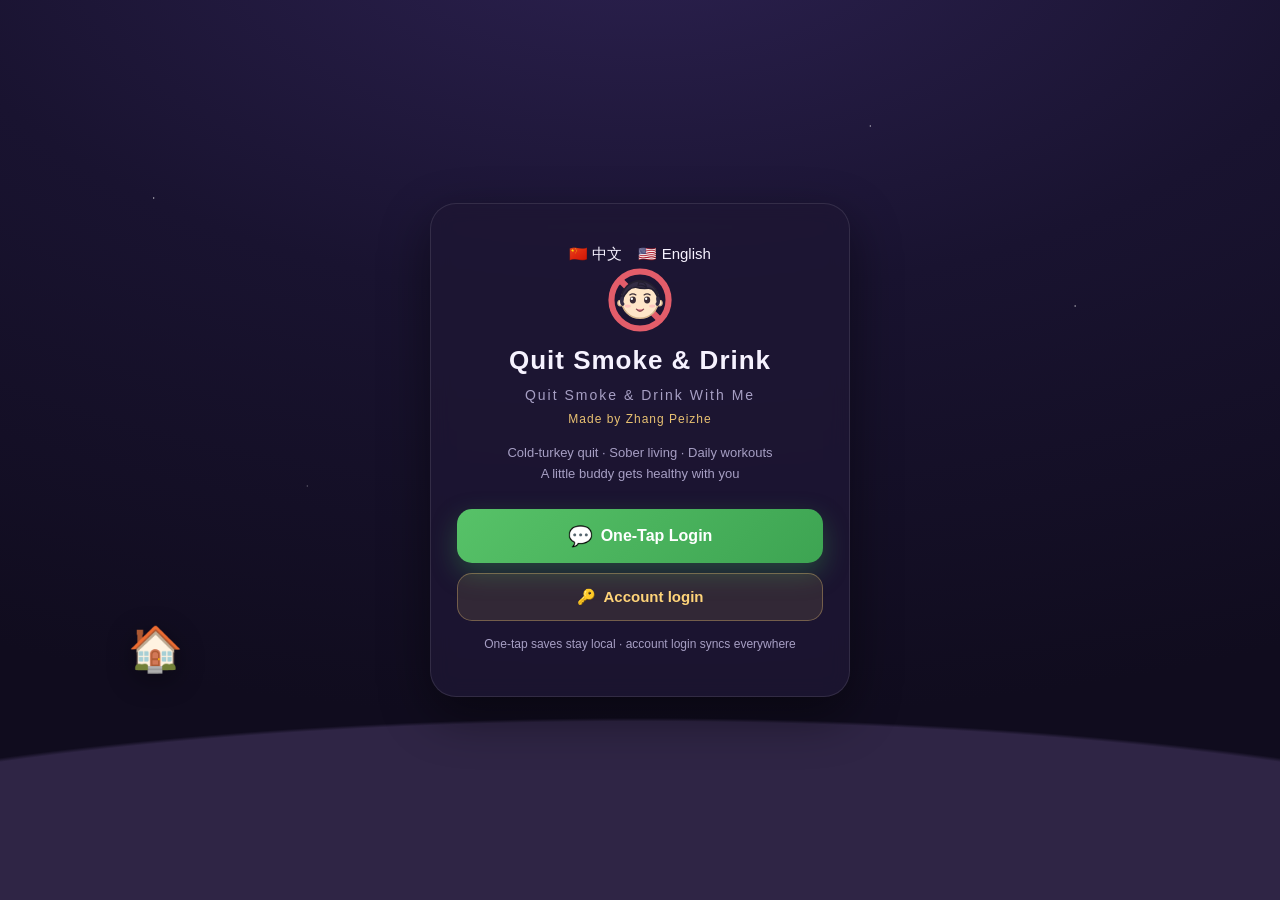
==== commit 5f006b38: "update ios/index.html" ====
--- a/ios/index.html
+++ b/ios/index.html
@@ -32,16 +32,32 @@
     <div class="scene-house">🏠</div>
   </div>
   <div class="login-card">
+    <div class="lang-pick">
+      <button id="langZh" type="button">🇨🇳 中文</button>
+      <button id="langEn" type="button">🇺🇸 English</button>
+    </div>
     <div class="logo">
       <span class="logo-emoji">
         <svg viewBox="0 0 100 100" width="68" height="68" xmlns="http://www.w3.org/2000/svg">
-          <line x1="29" y1="29" x2="71" y2="71" stroke="#e35d6a" stroke-width="9" stroke-linecap="round"/>
-          <circle cx="50" cy="50" r="32" fill="none" stroke="#e35d6a" stroke-width="9"/>
-          <ellipse cx="50" cy="51" rx="14" ry="12" fill="#ffb3c1" stroke="#d1748a" stroke-width="2.5"/>
-          <ellipse cx="45" cy="51" rx="3" ry="4.6" fill="#c1667c"/>
-          <ellipse cx="55" cy="51" rx="3" ry="4.6" fill="#c1667c"/>
-          <path d="M41 43 Q39 34 47 36.5 Q48.5 38.5 47.5 41 Z" fill="#f59aa9" stroke="#d1748a" stroke-width="1.6" stroke-linejoin="round"/>
-          <path d="M59 43 Q61 34 53 36.5 Q51.5 38.5 52.5 41 Z" fill="#f59aa9" stroke="#d1748a" stroke-width="1.6" stroke-linejoin="round"/>
+          <line x1="21" y1="21" x2="79" y2="79" stroke="#e35d6a" stroke-width="9" stroke-linecap="round"/>
+          <g transform="translate(50 50) scale(0.75)">
+            <g transform="translate(0 102)">
+              <circle cx="-38" cy="-96" r="5.5" fill="#ffe6c8" stroke="#d8b78e" stroke-width="2.4"/>
+              <circle cx="38" cy="-96" r="5.5" fill="#ffe6c8" stroke="#d8b78e" stroke-width="2.4"/>
+              <circle cx="0" cy="-102" r="36" fill="#ffe6c8" stroke="#d8b78e" stroke-width="3"/>
+              <ellipse cx="-14" cy="-102" rx="6" ry="6.8" fill="#3a2c36"/><circle cx="-16" cy="-104.4" r="2.3" fill="#fff"/>
+              <ellipse cx="14" cy="-102" rx="6" ry="6.8" fill="#3a2c36"/><circle cx="12" cy="-104.4" r="2.3" fill="#fff"/>
+              <path d="M-20 -112 Q-14 -116.5 -8 -112" stroke="#3a2c36" stroke-width="2.4" fill="none" stroke-linecap="round"/>
+              <path d="M8 -112 Q14 -116.5 20 -112" stroke="#3a2c36" stroke-width="2.4" fill="none" stroke-linecap="round"/>
+              <ellipse cx="-24" cy="-90" rx="6" ry="3.2" fill="#ffa3b4" opacity=".5"/>
+              <ellipse cx="24" cy="-90" rx="6" ry="3.2" fill="#ffa3b4" opacity=".5"/>
+              <path d="M-7 -84 q7 8 14 0" stroke="#8a4a52" stroke-width="2.6" fill="#e8808f" stroke-linecap="round"/>
+              <path d="M-36.5 -103 A36.5 36.5 0 0 1 36.5 -103 L36.5 -100 Q30 -126 16 -125 Q2 -124 -8 -127 Q-24 -128 -36.5 -100 Z" fill="#332c44" stroke="#241f30" stroke-width="3" stroke-linejoin="round"/>
+              <path d="M-2 -137 q13 -2 15 11 q-8 -8 -17 -4 Z" fill="#332c44" stroke="#241f30" stroke-width="2.4" stroke-linejoin="round"/>
+              <path d="M-35 -105 q-2 8 1 11 M35 -105 q2 8 -1 11" stroke="#332c44" stroke-width="7" fill="none" stroke-linecap="round"/>
+            </g>
+          </g>
+          <circle cx="50" cy="50" r="42" fill="none" stroke="#e35d6a" stroke-width="9"/>
         </svg>
       </span>
       <h1>快乐佩奇</h1>
@@ -65,11 +81,25 @@
     <div class="topbar-brand">
       <span class="brand-ico">
         <svg viewBox="0 0 100 100" width="22" height="22" xmlns="http://www.w3.org/2000/svg">
-          <line x1="29" y1="29" x2="71" y2="71" stroke="#e35d6a" stroke-width="10" stroke-linecap="round"/>
-          <circle cx="50" cy="50" r="32" fill="none" stroke="#e35d6a" stroke-width="10"/>
-          <ellipse cx="50" cy="51" rx="14" ry="12" fill="#ffb3c1" stroke="#d1748a" stroke-width="2.5"/>
-          <ellipse cx="45" cy="51" rx="3" ry="4.6" fill="#c1667c"/>
-          <ellipse cx="55" cy="51" rx="3" ry="4.6" fill="#c1667c"/>
+          <line x1="21" y1="21" x2="79" y2="79" stroke="#e35d6a" stroke-width="10" stroke-linecap="round"/>
+          <g transform="translate(50 50) scale(0.75)">
+            <g transform="translate(0 102)">
+              <circle cx="-38" cy="-96" r="5.5" fill="#ffe6c8" stroke="#d8b78e" stroke-width="2.4"/>
+              <circle cx="38" cy="-96" r="5.5" fill="#ffe6c8" stroke="#d8b78e" stroke-width="2.4"/>
+              <circle cx="0" cy="-102" r="36" fill="#ffe6c8" stroke="#d8b78e" stroke-width="3"/>
+              <ellipse cx="-14" cy="-102" rx="6" ry="6.8" fill="#3a2c36"/><circle cx="-16" cy="-104.4" r="2.3" fill="#fff"/>
+              <ellipse cx="14" cy="-102" rx="6" ry="6.8" fill="#3a2c36"/><circle cx="12" cy="-104.4" r="2.3" fill="#fff"/>
+              <path d="M-20 -112 Q-14 -116.5 -8 -112" stroke="#3a2c36" stroke-width="2.4" fill="none" stroke-linecap="round"/>
+              <path d="M8 -112 Q14 -116.5 20 -112" stroke="#3a2c36" stroke-width="2.4" fill="none" stroke-linecap="round"/>
+              <ellipse cx="-24" cy="-90" rx="6" ry="3.2" fill="#ffa3b4" opacity=".5"/>
+              <ellipse cx="24" cy="-90" rx="6" ry="3.2" fill="#ffa3b4" opacity=".5"/>
+              <path d="M-7 -84 q7 8 14 0" stroke="#8a4a52" stroke-width="2.6" fill="#e8808f" stroke-linecap="round"/>
+              <path d="M-36.5 -103 A36.5 36.5 0 0 1 36.5 -103 L36.5 -100 Q30 -126 16 -125 Q2 -124 -8 -127 Q-24 -128 -36.5 -100 Z" fill="#332c44" stroke="#241f30" stroke-width="3" stroke-linejoin="round"/>
+              <path d="M-2 -137 q13 -2 15 11 q-8 -8 -17 -4 Z" fill="#332c44" stroke="#241f30" stroke-width="2.4" stroke-linejoin="round"/>
+              <path d="M-35 -105 q-2 8 1 11 M35 -105 q2 8 -1 11" stroke="#332c44" stroke-width="7" fill="none" stroke-linecap="round"/>
+            </g>
+          </g>
+          <circle cx="50" cy="50" r="42" fill="none" stroke="#e35d6a" stroke-width="10"/>
         </svg>
       </span>
       <span class="tb-wrap">快乐佩奇<small class="brand-credit">戒烟戒酒跟我走</small></span>
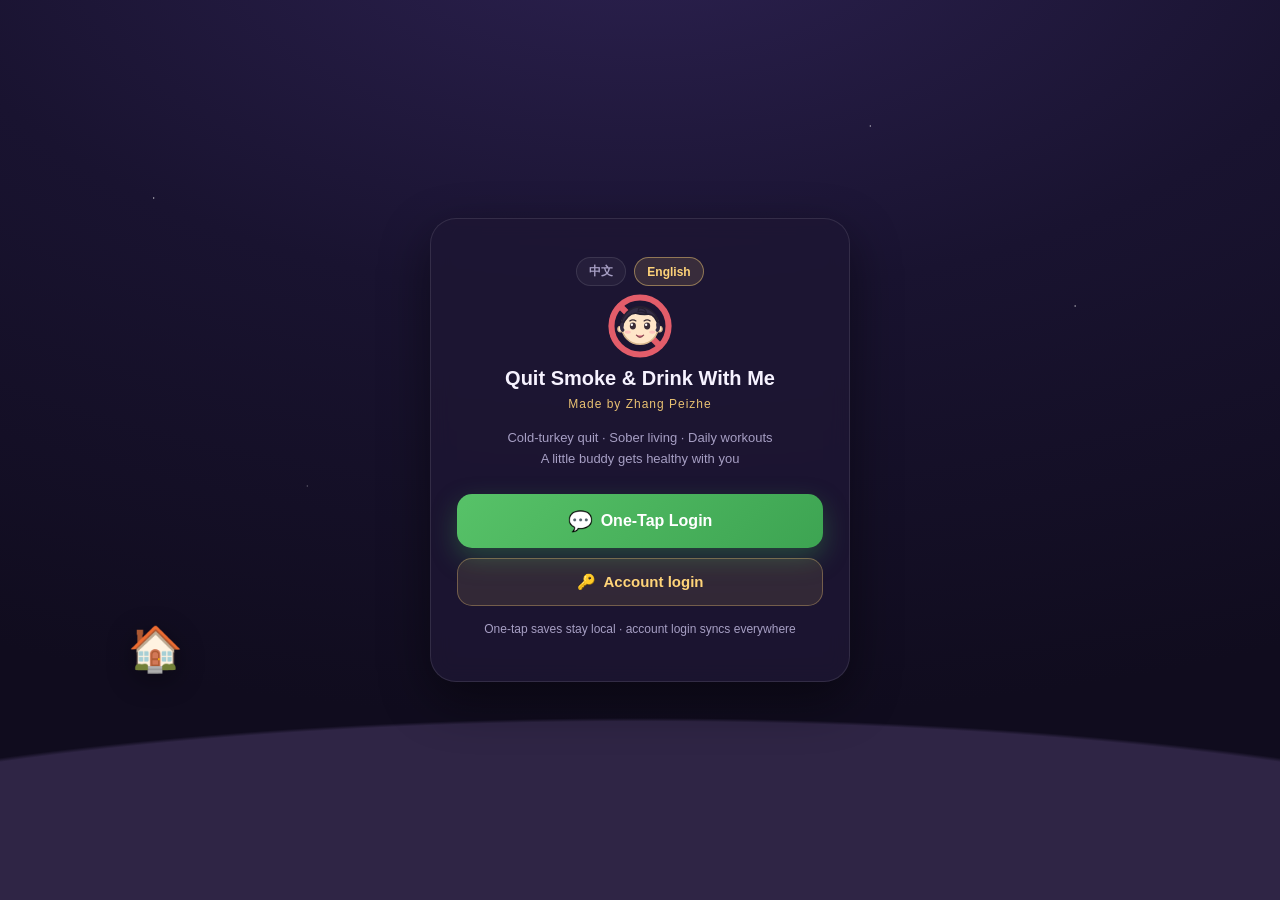
==== commit a53574f1: "update ios/index.html" ====
--- a/ios/index.html
+++ b/ios/index.html
@@ -33,8 +33,8 @@
   </div>
   <div class="login-card">
     <div class="lang-pick">
-      <button id="langZh" type="button">🇨🇳 中文</button>
-      <button id="langEn" type="button">🇺🇸 English</button>
+      <button id="langZh" type="button">中文</button>
+      <button id="langEn" type="button">English</button>
     </div>
     <div class="logo">
       <span class="logo-emoji">
--- a/ios/style.css
+++ b/ios/style.css
@@ -874,6 +874,47 @@
 .cm-top { display: flex; align-items: center; justify-content: space-between; margin-bottom: 4px; }
 .cm-top button { padding: 6px 12px; border-radius: 10px; font-size: 12px; color: var(--muted); background: rgba(255, 255, 255, .07); }
 
+/* ---------------- 登录页语言切换（国旗） ---------------- */
+.lang-pick {
+  display: flex; justify-content: center; gap: 8px; margin-bottom: 6px;
+}
+.lang-pick button {
+  font-family: inherit; font-size: 12px; font-weight: 600; cursor: pointer;
+  color: var(--muted); background: rgba(255, 255, 255, .04);
+  border: 1px solid var(--line); border-radius: 20px; padding: 5px 12px;
+  transition: color .15s, border-color .15s, background .15s;
+}
+.lang-pick button.on {
+  color: var(--gold); background: rgba(255, 212, 121, .12);
+  border-color: rgba(255, 212, 121, .45);
+}
+/* 英文品牌名只显示一遍：标题缩小、副标题隐藏（i18n 控制） */
+.logo.logo-en h1 { font-size: 20px; letter-spacing: 0; line-height: 1.25; }
+.tb-wrap.tb-en { font-size: 12px; font-weight: 800; justify-content: center; white-space: nowrap; letter-spacing: -.2px; }
+.tb-wrap.tb-en .brand-credit { display: none; }
+/* 顶栏英文单行时压缩昵称胶囊宽度，保证应用名完整显示 */
+.topbar-brand:has(.tb-en) .nick-chip { max-width: 92px; }
+.topbar-brand:has(.tb-en) .nick-chip .nk-t { max-width: 64px; }
+.lang-on { outline: 2px solid rgba(255, 212, 121, .35); outline-offset: -2px; }
+/* 窄屏：英文单行应用名 + 压缩顶栏元素，保证不溢出 */
+@media (max-width: 419px) {
+  .topbar { padding: 10px 12px; }
+  .icon-btn { width: 34px; height: 34px; font-size: 15px; }
+  .topbar-brand { gap: 6px; }
+  .tb-wrap.tb-en { font-size: 10.5px; }
+  .topbar-brand:has(.tb-en) .nick-chip { max-width: 60px; }
+  .topbar-brand:has(.tb-en) .nick-chip .nk-t { max-width: 36px; }
+}
+@media (max-width: 359px) {
+  .topbar { padding: 8px 10px; }
+  .icon-btn { width: 30px; height: 30px; font-size: 14px; }
+  .topbar-brand { gap: 5px; }
+  .brand-ico svg { width: 18px; height: 18px; }
+  .tb-wrap.tb-en { font-size: 9.5px; }
+  .topbar-brand:has(.tb-en) .nick-chip { max-width: 36px; padding: 3px 5px; }
+  .topbar-brand:has(.tb-en) .nick-chip .nk-t { max-width: 22px; }
+}
+
 
 /* ===== iOS 版：内购价格按钮 / 说明 / 恢复购买 ===== */
 .vip-price > .vip-buy {
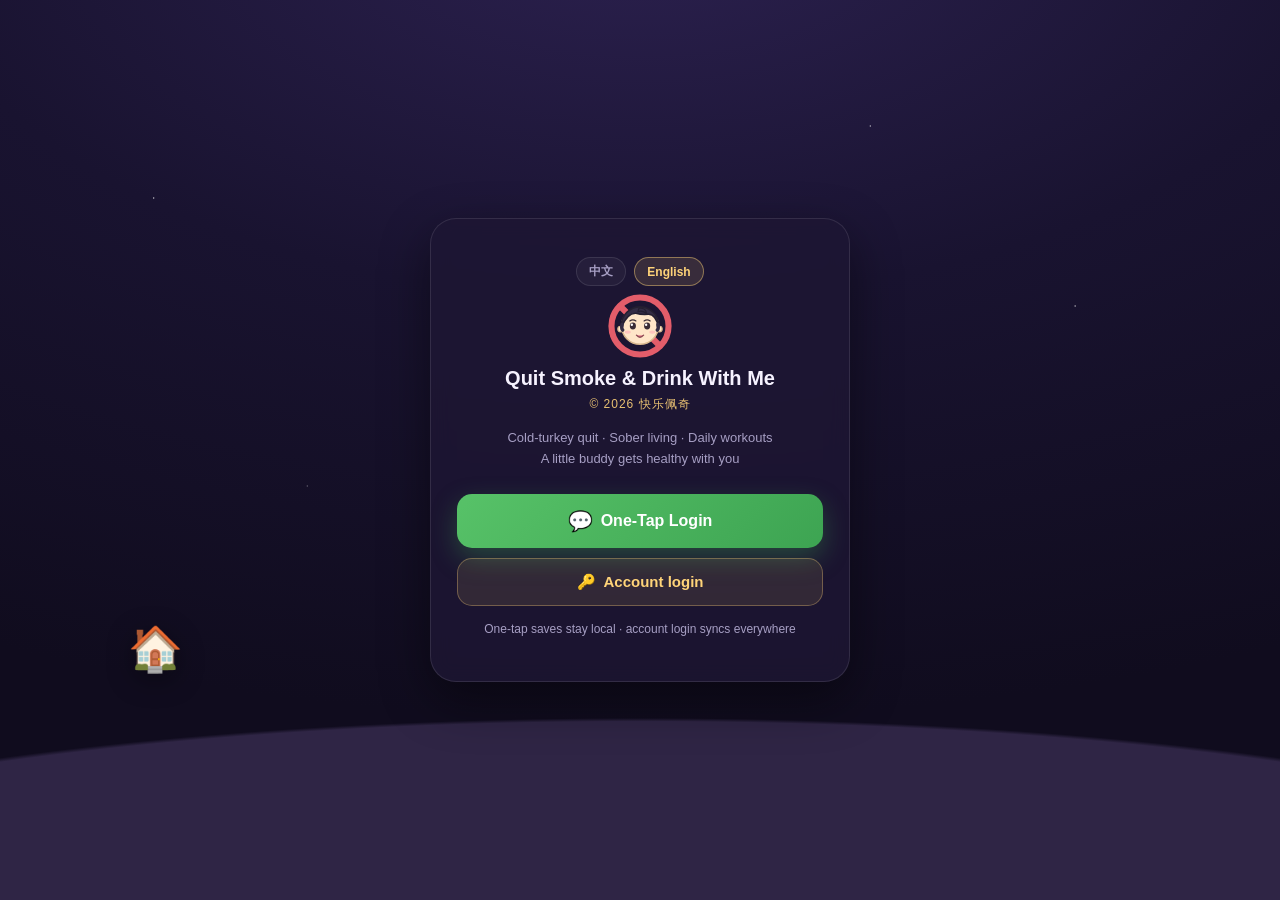
==== commit 92a56116: "update ios/index.html" ====
--- a/ios/index.html
+++ b/ios/index.html
@@ -62,7 +62,7 @@
       </span>
       <h1>快乐佩奇</h1>
       <p class="sub-title">戒烟戒酒跟我走</p>
-      <p class="credit">游戏制作：张佩喆</p>
+      <p class="credit">© 2026 快乐佩奇</p>
     </div>
     <p class="login-sub">断崖式戒烟 · 清醒戒酒 · 运动打卡<br>让小朋友陪你一起变健康</p>
     <button id="wxLogin" class="wx-btn">
--- a/ios/style.css
+++ b/ios/style.css
@@ -14,6 +14,9 @@
   --violet: #b79bff;
   --radius: 22px;
   --shadow: 0 18px 50px rgba(0, 0, 0, .45);
+  /* 整页配色由我们自己定义，声明 light 可阻止 iOS Safari 对「亮色元素」做自动暗化，
+     否则它会把亮黄按钮调成灰黄。深色观感由 body 背景保证，不依赖系统主题。 */
+  color-scheme: light;
 }
 * { box-sizing: border-box; -webkit-tap-highlight-color: transparent; }
 html, body {
@@ -23,9 +26,15 @@
   font-family: -apple-system, BlinkMacSystemFont, "PingFang SC", "Noto Sans SC", "Microsoft YaHei", sans-serif;
   font-size: 15px; line-height: 1.6; -webkit-font-smoothing: antialiased; overflow-x: hidden;
 }
-button { font-family: inherit; font-size: inherit; color: inherit; border: none; background: none; cursor: pointer; }
-input { font-family: inherit; }
+button {
+  font-family: inherit; font-size: inherit; color: inherit; border: none; background: none; cursor: pointer;
+  /* iOS Safari / WKWebView 默认给 <button> 套一层系统原生外观（-webkit-appearance:button），
+     会在亮黄渐变上叠半透明蒙版把按钮压暗。去掉它，CSS 设的颜色才能原样显示。 */
+  -webkit-appearance: none; appearance: none;
+}
+input, textarea, select { font-family: inherit; color-scheme: dark; }
 .hidden { display: none !important; }
+.file-off { position: fixed; left: -2000px; top: 0; width: 1px; height: 1px; opacity: 0; pointer-events: none; }
 .muted { color: var(--muted); }
 .tiny { font-size: 12px; }
 .gold { color: var(--gold); }
@@ -40,12 +49,32 @@
   border: 1px solid transparent; transition: transform .15s, box-shadow .2s, background .2s, opacity .2s; white-space: nowrap;
 }
 .btn:active { transform: scale(.97); }
-.btn-primary { background: linear-gradient(135deg, #ffd88c, #ffb347); color: #3d2808; box-shadow: 0 8px 22px rgba(255, 179, 71, .3); }
+.btn-primary {
+  -webkit-appearance: none !important; appearance: none !important;
+  background-color: #ffd06a !important;   /* 纯亮黄兜底：渐变被忽略时底色依然鲜明 */
+  background-image: linear-gradient(135deg, #fff0c2, #ffc24f) !important;
+  color: #3d2808 !important; -webkit-text-fill-color: #3d2808 !important;
+  opacity: 1 !important; filter: none !important;
+  forced-color-adjust: none !important; color-scheme: light !important;
+  box-shadow: 0 8px 22px rgba(255, 179, 71, .34);
+}
 .btn-ghost { background: rgba(255, 255, 255, .07); border-color: var(--line); }
 .btn-danger { background: #e35d6a; color: #fff; }
 .btn.sm { padding: 7px 13px; font-size: 13px; border-radius: 10px; }
 .btn-lg { width: 100%; padding: 15px; font-size: 16px; border-radius: 15px; }
-.btn:disabled { opacity: .38; cursor: not-allowed; box-shadow: none; }
+.btn:disabled { opacity: .62; cursor: not-allowed; box-shadow: none; }
+/* 已打卡等禁用态：底色和文字仍是鲜明亮黄，只留极轻的透明度差作区分。
+   加 !important 是为了压过 .btn:disabled / .act:disabled 的 opacity:.62，
+   以及 iOS 系统对禁用按钮的默认变灰处理。 */
+.btn-primary:disabled, .btn-primary[disabled],
+.act.primary:disabled, .act.primary[disabled] {
+  -webkit-appearance: none !important; appearance: none !important;
+  background-color: #ffd06a !important;
+  background-image: linear-gradient(135deg, #fff0c2, #ffc24f) !important;
+  color: #3d2808 !important; -webkit-text-fill-color: #3d2808 !important;
+  opacity: .92 !important; filter: none !important;
+  forced-color-adjust: none !important; color-scheme: light !important;
+}
 
 .card {
   background: var(--card); border: 1px solid var(--line); border-radius: var(--radius);
@@ -282,10 +311,15 @@
 }
 .act:active { transform: scale(.96); }
 .act.primary {
-  background: linear-gradient(135deg, #ffd88c, #ffb347); color: #3d2808;
-  border: none; font-size: 15px; padding: 13px; box-shadow: 0 8px 22px rgba(255, 179, 71, .3); font-weight: 800;
-}
-.act:disabled { opacity: .45; }
+  -webkit-appearance: none !important; appearance: none !important;
+  background-color: #ffd06a !important;
+  background-image: linear-gradient(135deg, #fff0c2, #ffc24f) !important;
+  color: #3d2808 !important; -webkit-text-fill-color: #3d2808 !important;
+  opacity: 1 !important; filter: none !important;
+  forced-color-adjust: none !important; color-scheme: light !important;
+  border: none; font-size: 15px; padding: 13px; box-shadow: 0 8px 22px rgba(255, 179, 71, .34); font-weight: 800;
+}
+.act:disabled { opacity: .62; }
 
 /* 统计 */
 .stats-grid { display: grid; grid-template-columns: repeat(auto-fit, minmax(92px, 1fr)); gap: 8px; margin: 8px 0 4px; }
@@ -890,30 +924,284 @@
 }
 /* 英文品牌名只显示一遍：标题缩小、副标题隐藏（i18n 控制） */
 .logo.logo-en h1 { font-size: 20px; letter-spacing: 0; line-height: 1.25; }
-.tb-wrap.tb-en { font-size: 12px; font-weight: 800; justify-content: center; white-space: nowrap; letter-spacing: -.2px; }
+.tb-wrap.tb-en { font-size: 11px; font-weight: 800; justify-content: center; letter-spacing: 0; white-space: nowrap; line-height: 1.2; }
 .tb-wrap.tb-en .brand-credit { display: none; }
-/* 顶栏英文单行时压缩昵称胶囊宽度，保证应用名完整显示 */
-.topbar-brand:has(.tb-en) .nick-chip { max-width: 92px; }
-.topbar-brand:has(.tb-en) .nick-chip .nk-t { max-width: 64px; }
+/* 英文三行标题很窄，昵称胶囊可以放宽，昵称和 VIP 都能显示 */
+.topbar-brand:has(.tb-en) .nick-chip { max-width: 148px; }
+.topbar-brand:has(.tb-en) .nick-chip .nk-t { max-width: 116px; }
 .lang-on { outline: 2px solid rgba(255, 212, 121, .35); outline-offset: -2px; }
 /* 窄屏：英文单行应用名 + 压缩顶栏元素，保证不溢出 */
 @media (max-width: 419px) {
   .topbar { padding: 10px 12px; }
   .icon-btn { width: 34px; height: 34px; font-size: 15px; }
   .topbar-brand { gap: 6px; }
-  .tb-wrap.tb-en { font-size: 10.5px; }
-  .topbar-brand:has(.tb-en) .nick-chip { max-width: 60px; }
-  .topbar-brand:has(.tb-en) .nick-chip .nk-t { max-width: 36px; }
+  .tb-wrap.tb-en { font-size: 10px; }
+  .topbar-brand:has(.tb-en) .nick-chip { max-width: 118px; }
+  .topbar-brand:has(.tb-en) .nick-chip .nk-t { max-width: 86px; }
 }
 @media (max-width: 359px) {
   .topbar { padding: 8px 10px; }
   .icon-btn { width: 30px; height: 30px; font-size: 14px; }
   .topbar-brand { gap: 5px; }
   .brand-ico svg { width: 18px; height: 18px; }
-  .tb-wrap.tb-en { font-size: 9.5px; }
-  .topbar-brand:has(.tb-en) .nick-chip { max-width: 36px; padding: 3px 5px; }
-  .topbar-brand:has(.tb-en) .nick-chip .nk-t { max-width: 22px; }
-}
+  .tb-wrap.tb-en { font-size: 9px; }
+  .topbar-brand:has(.tb-en) .nick-chip { max-width: 84px; padding: 3px 5px; }
+  .topbar-brand:has(.tb-en) .nick-chip .nk-t { max-width: 54px; }
+}
+
+/* ---------------- VIP 视觉：红字 / 星星 / 专属红心 / 萤火虫 ---------------- */
+/* 会员的群聊、私聊文字变红 */
+.vip-text { color: #ff6b81 !important; text-shadow: 0 0 10px rgba(255, 107, 129, .28); }
+
+/* 佩奇与马尾女孩身边的小星星 */
+.vip-stars { pointer-events: none; }
+.vip-star {
+  transform-box: fill-box; transform-origin: center;
+  animation: vipStarTwinkle 2.2s ease-in-out infinite;
+  filter: drop-shadow(0 0 3px rgba(255, 233, 168, .85));
+}
+@keyframes vipStarTwinkle {
+  0%, 100% { opacity: .32; transform: scale(.62) rotate(-10deg); }
+  50% { opacity: 1; transform: scale(1.28) rotate(10deg); }
+}
+
+/* 专属红心按钮 */
+.chat-input .heart-btn {
+  width: 46px; padding: 0; font-size: 23px; line-height: 1; font-weight: 400;
+  color: #6d2438; background: linear-gradient(135deg, #ffd7e4, #ff9eb8);
+  border: 1px solid rgba(255, 158, 184, .6);
+  box-shadow: 0 2px 10px rgba(255, 120, 160, .28);
+  transition: transform .12s;
+}
+.chat-input .heart-btn:active { transform: scale(.93); }
+.chat-input .heart-btn:disabled { opacity: .55; }
+
+/* 红心消息气泡 */
+.chat-bub.heart-bub {
+  padding: 8px 16px;
+  background: linear-gradient(160deg, rgba(255, 170, 195, .34), rgba(255, 120, 150, .18));
+  border-color: rgba(255, 140, 170, .55);
+}
+.fx-heart {
+  display: inline-block; font-size: 36px; line-height: 1.12;
+  animation: heartBeat 1.9s ease-in-out infinite;
+  filter: drop-shadow(0 0 11px rgba(255, 90, 120, .62));
+}
+@keyframes heartBeat {
+  0%, 100% { transform: scale(1); }
+  14% { transform: scale(1.18); }
+  28% { transform: scale(.97); }
+  42% { transform: scale(1.1); }
+  60% { transform: scale(1); }
+}
+
+/* 佩奇的神秘花园（公共动态 · 文字+两图 · 点赞评论 · 7 天过期） */
+/* 花园按钮与「鼓励佩奇」同宽同高 */
+.dock-garden { margin-top: 8px; grid-template-columns: 1fr; }
+.dock-garden .garden-act {
+  grid-column: 1 / -1; padding: 12px 6px; font-size: 15px; font-weight: 800;
+  color: #d8b45e; border-color: rgba(255, 212, 121, .35);
+}
+.garden-tip {
+  flex: none; padding: 8px 14px; font-size: 11.5px; line-height: 1.5; color: var(--muted);
+  background: rgba(255, 212, 121, .07); border-top: 1px solid var(--line); text-align: center;
+}
+.garden-body { background: linear-gradient(180deg, rgba(94, 195, 138, .06), rgba(255, 212, 121, .05)); }
+.gd-item { display: flex; gap: 6px; align-items: flex-start; margin-bottom: 16px; max-width: 96%; }
+.gd-item.mine { margin-left: auto; flex-direction: row-reverse; }
+/* 外层大框：包住「动态小框 + 评论区」 */
+.gd-post {
+  margin-top: 4px; padding: 7px; border-radius: 16px; overflow: hidden;
+  background: rgba(255, 255, 255, .025);
+  border: 1px solid rgba(94, 195, 138, .34); max-width: 292px; width: fit-content;
+}
+.gd-item.mine .gd-post {
+  background: rgba(255, 212, 121, .045); border-color: rgba(255, 212, 121, .4);
+}
+/* 内层小框：动态文字 / 照片 + 点赞、评论、删除按钮 */
+.gd-core {
+  padding: 8px 10px 9px; border-radius: 11px;
+  background: linear-gradient(160deg, rgba(94, 195, 138, .16), rgba(94, 195, 138, .06));
+  border: 1px solid rgba(94, 195, 138, .3);
+}
+.gd-item.mine .gd-core {
+  background: linear-gradient(160deg, rgba(255, 212, 121, .2), rgba(255, 190, 110, .08));
+  border-color: rgba(255, 212, 121, .38);
+}
+.gd-text { font-size: 13.5px; line-height: 1.5; white-space: pre-wrap; word-break: break-word; }
+.gd-imgs { display: flex; gap: 6px; margin-top: 6px; }
+.gd-img {
+  display: block; width: 118px; height: 118px; object-fit: cover; border-radius: 10px;
+  border: 1px solid var(--line); cursor: zoom-in; background: rgba(255,255,255,.06);
+}
+.gd-img:only-child { width: 160px; height: 160px; }
+.gd-img.big { width: 100%; height: auto; max-height: none; cursor: zoom-out; }
+.gd-left { font-size: 10px; color: var(--muted); margin-left: 8px; font-weight: 400; }
+.gd-txt { display: -webkit-box; -webkit-line-clamp: 3; -webkit-box-orient: vertical; overflow: hidden; }
+.gd-txt.open { -webkit-line-clamp: unset; display: inline; }
+.gd-fold {
+  display: inline-block; margin-left: 6px; padding: 0; border: none; background: none;
+  font-size: 12px; font-weight: 700; color: #d8b45e; cursor: pointer;
+}
+.gd-actions { display: flex; gap: 8px; margin-top: 10px; align-items: center; }
+.gd-actions button {
+  padding: 4px 12px; border-radius: 999px; font-size: 12px; color: var(--muted);
+  background: rgba(255, 255, 255, .06); border: 1px solid var(--line);
+  transition: transform .12s, background .12s;
+}
+.gd-actions button:active { transform: scale(.92); }
+.gd-actions .gd-like.on { color: #ff7d95; border-color: rgba(255, 125, 149, .5); background: rgba(255, 125, 149, .12); }
+.gd-actions .gd-del { margin-left: auto; }
+/* 评论区：每条之间用虚线分隔 */
+.gd-cmts { margin-top: 8px; padding: 0 4px 2px; display: flex; flex-direction: column; }
+.gd-cmt { display: flex; gap: 6px; align-items: flex-start; max-width: 100%; padding: 8px 0; }
+.gd-cmt + .gd-cmt { border-top: 1px dashed rgba(255, 255, 255, .14); }
+.gd-cmt.mine { margin-left: auto; flex-direction: row-reverse; }
+.cmt-ava {
+  flex: none; width: 22px; height: 22px; border-radius: 8px; font-size: 13px; line-height: 22px; text-align: center;
+  background: rgba(255, 255, 255, .08); border: 1px solid var(--line);
+}
+.cmt-col { min-width: 0; max-width: 200px; }
+.cmt-who { font-size: 10.5px; color: var(--muted); margin-bottom: 2px; }
+.cmt-bub {
+  display: inline-block; padding: 5px 10px; border-radius: 11px; font-size: 12.5px; line-height: 1.45;
+  background: rgba(255, 255, 255, .07); border: 1px solid var(--line); word-break: break-word; white-space: pre-wrap;
+}
+.gd-item.mine .cmt-bub { background: rgba(255, 212, 121, .13); border-color: rgba(255, 212, 121, .32); }
+.gd-del { padding: 3px 9px; border-radius: 999px; font-size: 11px; color: var(--muted);
+  background: rgba(255, 255, 255, .06); border: 1px solid var(--line); align-self: center; }
+.gd-more { align-self: flex-start; margin-top: 6px; padding: 0; border: none; background: none; font-size: 12px; font-weight: 700; color: #d8b45e; cursor: pointer; }
+.gd-cmtrow { display: flex; gap: 6px; margin-top: 8px; }
+.gd-cmtrow input {
+  flex: 1; min-width: 0; padding: 7px 11px; border-radius: 999px; font-size: 12.5px;
+  border: 1px solid var(--line); background: rgba(255, 255, 255, .06); color: var(--text);
+}
+.gd-cmtrow button { flex: none; padding: 7px 13px; border-radius: 999px; font-size: 12px; font-weight: 700;
+  color: #ffffff; background: linear-gradient(135deg, #b7ecc9, #7fd8a0); text-shadow: 0 1px 2px rgba(0,0,0,.18); }
+.garden-pend {
+  flex: none; display: flex; align-items: center; gap: 8px; padding: 8px 12px 0;
+  border-top: 1px solid var(--line);
+}
+.garden-pend.hidden { display: none; }
+.garden-pend img { width: 46px; height: 46px; object-fit: cover; border-radius: 10px; border: 1px solid var(--line); }
+.garden-pend button { padding: 4px 9px; border-radius: 999px; font-size: 12px; color: var(--muted);
+  background: rgba(255, 255, 255, .07); border: 1px solid var(--line); }
+/* 📷 是一个真正可见可点的透明 file input，安卓 WebView 才能拉起系统相机/媒体选择器 */
+.chat-input .garden-pic {
+  position: relative; overflow: hidden; cursor: pointer;
+  display: flex; align-items: center; justify-content: center;
+  width: 42px; flex: none; padding: 0; font-size: 16px; line-height: 1;
+  background: rgba(255, 255, 255, .08); border: 1px solid var(--line);
+  color: var(--text); transition: transform .12s, background .12s;
+}
+.chat-input .garden-pic .file-real {
+  position: absolute; inset: 0; width: 100%; height: 100%;
+  opacity: 0; cursor: pointer; font-size: 0;
+}
+.chat-input .garden-pic:active { transform: scale(.93); }
+.chat-input .garden-pic.has { background: linear-gradient(135deg, #ffe9a8, #efbb45); }
+
+/* 存档找回码 */
+.rec-code {
+  margin: 14px auto 4px; padding: 14px 18px; text-align: center;
+  font-size: 24px; font-weight: 800; letter-spacing: 2px; color: var(--gold);
+  background: rgba(255, 212, 121, .09); border: 1px dashed rgba(255, 212, 121, .45);
+  border-radius: 14px; font-family: ui-monospace, SFMono-Regular, Menlo, monospace;
+}
+.wx-recover {
+  display: flex; align-items: center; justify-content: center; width: 100%;
+  margin-top: 10px; padding: 11px; border-radius: 12px; font-size: 13.5px; font-weight: 600;
+  color: #d8b45e; background: rgba(255, 212, 121, .08); border: 1px dashed rgba(255, 212, 121, .4);
+}
+
+/* 修改昵称 · 聊天头像（会员可自选） */
+.ava-pick { margin-top: 14px; }
+.ava-pick-head { display: flex; align-items: center; gap: 7px; font-size: 12px; color: var(--muted); }
+.ava-pick-head b { font-size: 12.5px; color: var(--text); font-weight: 700; }
+.ava-lock { margin-left: auto; font-size: 11px; color: #e3b45a; }
+.ava-grid { display: grid; grid-template-columns: repeat(6, 1fr); gap: 8px; margin-top: 9px; }
+.ava-opt {
+  height: 46px; padding: 0; border-radius: 13px; font-size: 23px; line-height: 1;
+  display: flex; align-items: center; justify-content: center;
+  border: 1px solid var(--line); background: rgba(255, 255, 255, .05); color: var(--text);
+  transition: transform .12s, border-color .12s, background .12s;
+}
+.ava-opt:active { transform: scale(.93); }
+.ava-opt.on {
+  border-color: rgba(255, 212, 121, .85);
+  background: linear-gradient(135deg, rgba(255, 212, 121, .26), rgba(255, 212, 121, .07));
+  box-shadow: 0 0 0 1px rgba(255, 212, 121, .35), 0 4px 14px rgba(255, 190, 90, .18);
+}
+.ava-lock-row {
+  display: flex; align-items: center; gap: 10px; margin-top: 9px; padding: 10px 12px;
+  border-radius: 14px; border: 1px dashed var(--line); background: rgba(255, 255, 255, .035);
+}
+.ava-opt { position: relative; }
+.ava-opt.vip-ava { background: linear-gradient(135deg, rgba(255, 212, 121, .12), rgba(255, 212, 121, .04)); border-style: dashed; }
+.ava-crown {
+  position: absolute; top: -6px; right: -4px; font-size: 12px; line-height: 1;
+  filter: drop-shadow(0 1px 3px rgba(255, 190, 90, .55)); pointer-events: none;
+  font-style: normal;
+}
+
+/* 小朋友身边的萤火虫 */
+.ff-fly {
+  transform-box: fill-box; transform-origin: center;
+  animation: ffDrift 6s ease-in-out infinite;
+}
+@keyframes ffDrift {
+  0%, 100% { transform: translate(0, 0) scale(.9); opacity: .5; }
+  25% { transform: translate(16px, -18px) scale(1.08); opacity: 1; }
+  50% { transform: translate(-6px, -32px) scale(.95); opacity: .72; }
+  75% { transform: translate(-18px, -14px) scale(1.12); opacity: 1; }
+}
+.vip-ff { pointer-events: none; }
+
+/* ===== 点头像：玩家操作卡片 ===== */
+/* 群聊 / 花园是全屏层（z-index 1600），普通弹层(60)会被盖住，故独立用 2000 */
+.pc-mask {
+  position: fixed; inset: 0; z-index: 2000;
+  background: rgba(10, 6, 20, .68);
+  display: flex; align-items: center; justify-content: center; padding: 20px;
+  opacity: 0; transition: opacity .2s;
+}
+.pc-mask.in { opacity: 1; }
+.pc-card {
+  width: min(330px, 100%);
+  background: #241c3e; border: 1px solid rgba(255, 212, 121, .32);
+  border-radius: 20px; padding: 18px 17px 16px;
+  box-shadow: 0 18px 50px rgba(0, 0, 0, .55);
+  transform: translateY(12px) scale(.97); transition: transform .2s;
+}
+.pc-mask.in .pc-card { transform: none; }
+.pc-head { display: flex; align-items: center; gap: 11px; margin-bottom: 14px; }
+.pc-ava {
+  flex: none; width: 48px; height: 48px; border-radius: 14px;
+  display: flex; align-items: center; justify-content: center; font-size: 27px;
+  background: rgba(255, 255, 255, .08); border: 1px solid var(--line);
+}
+.pc-info { flex: 1; min-width: 0; font-size: 15px; font-weight: 700; }
+.pc-info small { display: block; color: var(--muted); font-size: 11.5px; font-weight: 400; margin-top: 2px; }
+.pc-x {
+  flex: none; width: 28px; height: 28px; border-radius: 9px; font-size: 13px;
+  color: var(--muted); background: rgba(255, 255, 255, .07); border: 1px solid var(--line);
+}
+.pc-acts { display: flex; gap: 7px; margin-top: 12px; }
+.pc-acts .fr-btn { flex: 1; padding: 10px 3px; font-size: 12.5px; }
+
+/* 别人头像右下角一个小 ＋，暗示可以点 */
+.tap-ava { position: relative; cursor: pointer; -webkit-tap-highlight-color: transparent; }
+.tap-ava::after {
+  content: '＋'; position: absolute; right: -5px; bottom: -5px;
+  width: 15px; height: 15px; border-radius: 50%;
+  background: linear-gradient(135deg, #fff0c2, #ffc24f); color: #3d2808;
+  font-size: 11px; line-height: 15px; text-align: center; font-weight: 900;
+  box-shadow: 0 1px 5px rgba(0, 0, 0, .45); pointer-events: none;
+  -webkit-text-fill-color: #3d2808;
+}
+.tap-ava:active { transform: scale(.9); }
+/* 已是好友：不显示 ＋ 角标（头像仍可点开卡片管理） */
+.tap-ava.fr::after { display: none; }
 
 
 /* ===== iOS 版：内购价格按钮 / 说明 / 恢复购买 ===== */
@@ -927,3 +1215,34 @@
 .vip-price > .vip-buy b { display: block; font-size: 20px; color: var(--gold); }
 .vip-price > .vip-buy small { color: var(--muted); font-size: 11px; }
 .iap-note { margin: 8px 0 0; font-size: 11.5px; color: var(--muted); text-align: center; line-height: 1.6; }
+
+/* ===== iOS 版：黄色按钮防压暗（加强版，全部 !important） =====
+   Safari 在整页被声明为深色时会把亮色按钮自动调成灰黄，禁用按钮还会被
+   系统默认变灰。下面把背景、文字、透明度、滤镜全部钉死，系统层无法覆盖。 */
+html { color-scheme: light !important; }
+.btn-primary, .act.primary,
+.btn-primary:disabled, .btn-primary[disabled],
+.act.primary:disabled, .act.primary[disabled] {
+  -webkit-appearance: none !important; appearance: none !important;
+  background-color: #ffd06a !important;
+  background-image: linear-gradient(135deg, #fff0c2, #ffc24f) !important;
+  color: #3d2808 !important; -webkit-text-fill-color: #3d2808 !important;
+  filter: none !important;
+  forced-color-adjust: none !important; color-scheme: light !important;
+}
+.btn-primary:not(:disabled):not([disabled]),
+.act.primary:not(:disabled):not([disabled]) { opacity: 1 !important; }
+.btn-primary:disabled, .btn-primary[disabled],
+.act.primary:disabled, .act.primary[disabled] { opacity: .92 !important; }
+@media (prefers-color-scheme: dark) {
+  html { color-scheme: light !important; }
+  .btn-primary, .act.primary,
+  .btn-primary:disabled, .act.primary:disabled {
+    background-color: #ffd06a !important;
+    background-image: linear-gradient(135deg, #fff0c2, #ffc24f) !important;
+    -webkit-text-fill-color: #3d2808 !important;
+    filter: none !important;
+  }
+  .btn-primary:not(:disabled), .act.primary:not(:disabled) { opacity: 1 !important; }
+  .btn-primary:disabled, .act.primary:disabled { opacity: .92 !important; }
+}
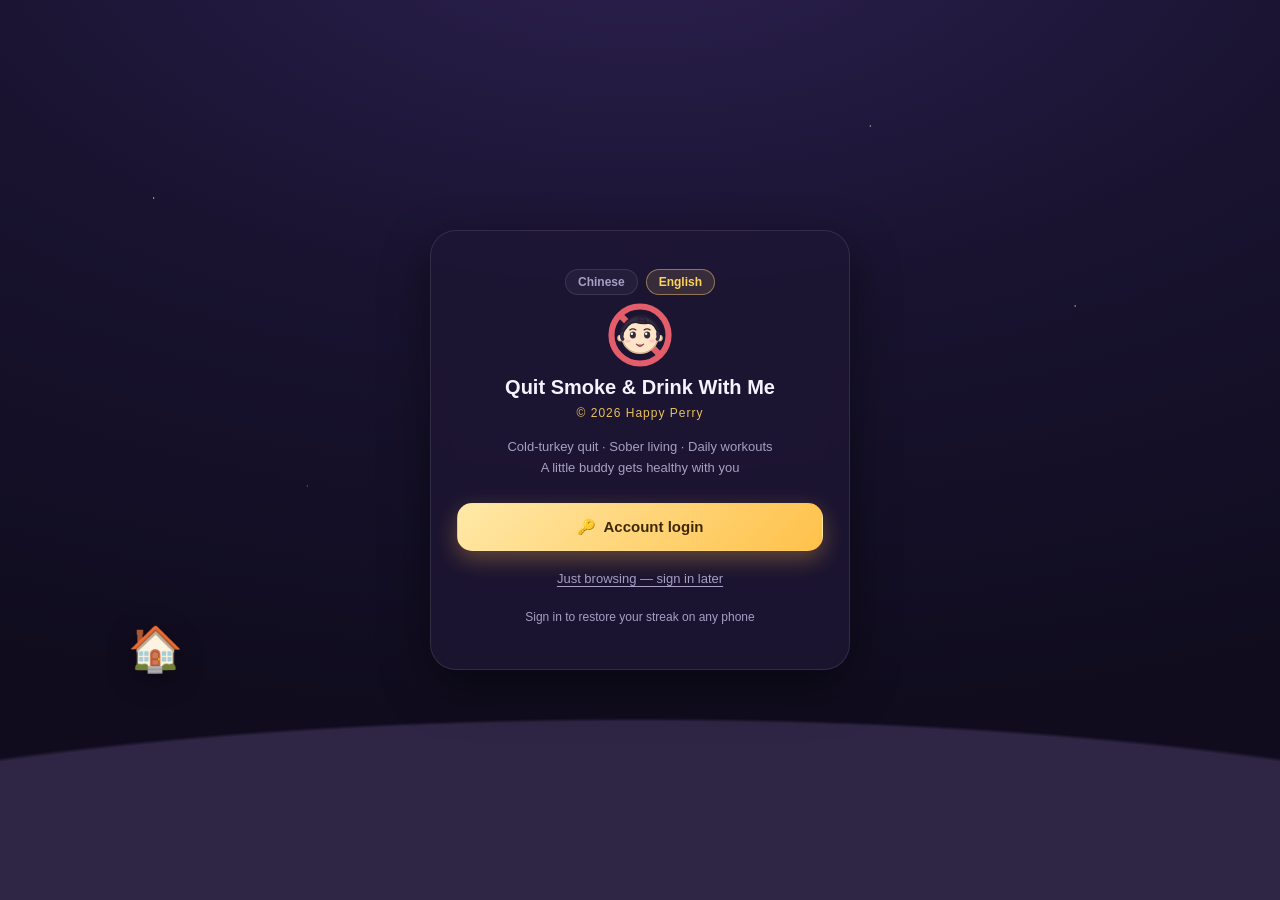
==== commit 3ffddd02: "Add files via upload" ====
--- a/ios/index.html
+++ b/ios/index.html
@@ -65,13 +65,12 @@
       <p class="credit">© 2026 快乐佩奇</p>
     </div>
     <p class="login-sub">断崖式戒烟 · 清醒戒酒 · 运动打卡<br>让小朋友陪你一起变健康</p>
-    <button id="wxLogin" class="wx-btn">
-      <span class="wx-ico">💬</span> 一键登录
-    </button>
+    <div id="socialBtns" class="social-btns"></div>
     <button id="acctLogin" class="acct-btn">
       <span>🔑</span> 账号密码登录
     </button>
-    <p class="muted tiny" style="text-align:center;margin-top:14px">一键登录数据存本机 · 账号登录可跨手机找回</p>
+    <button id="guestLogin" class="guest-link">先逛逛，稍后再登录</button>
+    <p class="muted tiny" style="text-align:center;margin-top:14px">登录后可在不同手机找回记录</p>
   </div>
 </div>
 
--- a/ios/style.css
+++ b/ios/style.css
@@ -7,8 +7,8 @@
   --line: rgba(255, 255, 255, .1);
   --text: #f6f2ff;
   --muted: #a79fc4;
-  --gold: #ffd479;
-  --gold2: #ffb347;
+  --gold: #ffd35c;
+  --gold2: #ffab24;
   --mint: #7ee6c1;
   --pink: #ff9ec4;
   --violet: #b79bff;
@@ -16,7 +16,7 @@
   --shadow: 0 18px 50px rgba(0, 0, 0, .45);
   /* 整页配色由我们自己定义，声明 light 可阻止 iOS Safari 对「亮色元素」做自动暗化，
      否则它会把亮黄按钮调成灰黄。深色观感由 body 背景保证，不依赖系统主题。 */
-  color-scheme: light;
+  color-scheme: only light;
 }
 * { box-sizing: border-box; -webkit-tap-highlight-color: transparent; }
 html, body {
@@ -124,7 +124,10 @@
 .acct-btn {
   width: 100%; display: flex; align-items: center; justify-content: center; gap: 8px;
   margin-top: 10px; border-radius: 15px; padding: 14px; font-size: 15px; font-weight: 700;
-  color: var(--gold); background: rgba(255, 212, 121, .1); border: 1px solid rgba(255, 212, 121, .32);
+  color: #3d2808; -webkit-text-fill-color: #3d2808;
+  background-color: #ffd06a; background-image: linear-gradient(135deg, #ffe9a8, #ffc14a);
+  border: none; box-shadow: 0 8px 22px rgba(255, 179, 71, .32);
+  forced-color-adjust: none; color-scheme: light;
 }
 .acct-btn:active { transform: scale(.97); }
 
@@ -156,6 +159,8 @@
   background: var(--card2); border: 1px solid var(--line);
   display: grid; place-items: center; -webkit-text-size-adjust: 100%;
 }
+/* 去掉移动端双击缩放带来的 300ms 延迟（延迟期间那一下容易点到别的按钮） */
+button, .btn, .tab, .menu-row, .act { touch-action: manipulation; -webkit-tap-highlight-color: transparent; }
 .tabbar {
   position: fixed; bottom: 0; left: 50%; transform: translateX(-50%); z-index: 30;
   width: min(1180px, calc(100% - 24px));
@@ -446,6 +451,20 @@
 .menu-row small { display: block; font-size: 11.5px; color: var(--muted); font-weight: 400; margin-top: 1px; }
 .menu-row.danger { background: rgba(227, 93, 106, .13); border-color: rgba(227, 93, 106, .3); }
 .menu-row.danger b { color: #ff9aa5; }
+
+/* ===== 云同步诊断面板 ===== */
+.sync-box {
+  background: rgba(255, 255, 255, .04); border: 1px solid var(--line);
+  border-radius: 14px; padding: 4px 12px; margin-top: 4px;
+}
+.sync-row {
+  display: flex; align-items: flex-start; justify-content: space-between; gap: 12px;
+  padding: 9px 0; border-bottom: 1px solid rgba(255, 255, 255, .06);
+  font-size: 12.5px; line-height: 1.5;
+}
+.sync-row:last-child { border-bottom: 0; }
+.sync-row > span { color: var(--muted); flex: none; }
+.sync-row > b { font-weight: 600; text-align: right; word-break: break-all; }
 .share-tip {
   display: flex; align-items: center; justify-content: center; gap: 10px;
   background: rgba(255, 212, 121, .1); border: 1px dashed rgba(255, 212, 121, .4);
@@ -881,13 +900,13 @@
 .chat-bub.them { margin-left: 0; }
 .chat-msg.mine .chat-bub.them { margin-left: 0; }
 .chat-bub.mine-bub { margin-left: 0; }
-.chat-input { flex: none; display: flex; gap: 8px; padding: 10px 12px calc(10px + env(safe-area-inset-bottom)); border-top: 1px solid var(--line); }
+.chat-input { flex: none; display: flex; gap: 8px; min-width: 0; max-width: 100%; padding: 10px 12px calc(10px + env(safe-area-inset-bottom)); border-top: 1px solid var(--line); }
 .chat-input input {
-  flex: 1; padding: 11px 14px; border-radius: 13px; font-size: 14px; color: var(--text);
+  flex: 1 1 auto; min-width: 0; width: 100%; padding: 11px 14px; border-radius: 13px; font-size: 14px; color: var(--text);
   background: rgba(255, 255, 255, .07); border: 1px solid var(--line); outline: none;
 }
 .chat-input button {
-  flex: none; padding: 0 18px; border-radius: 13px; font-size: 14px; font-weight: 700; color: #2b1c00;
+  flex: 0 0 auto; white-space: nowrap; padding: 0 16px; border-radius: 13px; font-size: 14px; font-weight: 700; color: #2b1c00;
   background: linear-gradient(135deg, var(--gold), var(--gold2));
 }
 
@@ -1030,6 +1049,13 @@
 }
 .gd-text { font-size: 13.5px; line-height: 1.5; white-space: pre-wrap; word-break: break-word; }
 .gd-imgs { display: flex; gap: 6px; margin-top: 6px; }
+/* 私信气泡里的图片 */
+.dm-img {
+  display: block; width: 150px; height: 150px; object-fit: cover; border-radius: 10px;
+  cursor: zoom-in; background: rgba(255,255,255,.06);
+}
+.dm-img.big { width: 100%; height: auto; max-height: none; cursor: zoom-out; }
+.chat-bub .dm-img + b { display: block; margin-top: 6px; }
 .gd-img {
   display: block; width: 118px; height: 118px; object-fit: cover; border-radius: 10px;
   border: 1px solid var(--line); cursor: zoom-in; background: rgba(255,255,255,.06);
@@ -1101,6 +1127,42 @@
 .chat-input .garden-pic:active { transform: scale(.93); }
 .chat-input .garden-pic.has { background: linear-gradient(135deg, #ffe9a8, #efbb45); }
 
+/* 拍照 / 相册 选择层（网页与 iOS 版通用，文案跟随界面语言，不中英混排） */
+.pick-mask {
+  position: fixed; inset: 0; z-index: 2100;
+  background: rgba(10, 6, 20, .55);
+  display: flex; align-items: flex-end; justify-content: center;
+  animation: pickFade .16s ease;
+}
+@keyframes pickFade { from { opacity: 0; } to { opacity: 1; } }
+.pick-sheet {
+  width: min(560px, 100%);
+  background: #241c3e; border: 1px solid var(--line); border-bottom: 0;
+  border-radius: 24px 24px 0 0;
+  padding: 16px 16px calc(16px + env(safe-area-inset-bottom));
+  display: flex; flex-direction: column; gap: 9px;
+  animation: pickUp .22s cubic-bezier(.2, .8, .3, 1);
+}
+@keyframes pickUp { from { transform: translateY(40px); } to { transform: none; } }
+.pick-title {
+  font-size: 14px; font-weight: 700; color: var(--muted);
+  text-align: center; padding: 2px 0 6px;
+}
+.pick-item {
+  display: flex; align-items: center; justify-content: center; gap: 9px;
+  height: 52px; border-radius: 15px; font-size: 15px; font-weight: 600;
+  color: var(--text); background: rgba(255, 255, 255, .07);
+  border: 1px solid var(--line); transition: transform .12s, background .12s;
+}
+.pick-item span { font-size: 18px; line-height: 1; }
+.pick-item:active { transform: scale(.985); background: rgba(255, 255, 255, .12); }
+.pick-cancel {
+  height: 48px; margin-top: 3px; border-radius: 15px;
+  font-size: 15px; font-weight: 600; color: var(--muted);
+  background: transparent; border: 1px solid transparent;
+}
+.pick-cancel:active { background: rgba(255, 255, 255, .05); }
+
 /* 存档找回码 */
 .rec-code {
   margin: 14px auto 4px; padding: 14px 18px; text-align: center;
@@ -1110,8 +1172,10 @@
 }
 .wx-recover {
   display: flex; align-items: center; justify-content: center; width: 100%;
-  margin-top: 10px; padding: 11px; border-radius: 12px; font-size: 13.5px; font-weight: 600;
-  color: #d8b45e; background: rgba(255, 212, 121, .08); border: 1px dashed rgba(255, 212, 121, .4);
+  margin-top: 10px; padding: 11px; border-radius: 12px; font-size: 13.5px; font-weight: 700;
+  color: #4a3006; -webkit-text-fill-color: #4a3006;
+  background-color: #ffdd8f; background-image: linear-gradient(135deg, #fff1c6, #ffcf62);
+  border: none; forced-color-adjust: none; color-scheme: light;
 }
 
 /* 修改昵称 · 聊天头像（会员可自选） */
@@ -1204,6 +1268,54 @@
 .tap-ava.fr::after { display: none; }
 
 
+/* ===== 登录页：Apple / Google 社交按钮 + 「先逛逛」文字入口 ===== */
+.social-btns { display: flex; flex-direction: column; gap: 10px; margin: 4px 0 12px; }
+.social-btns:empty { display: none; }
+/* 三个登录按钮尺寸完全对齐账号密码按钮：padding 14px / font-size 15px / radius 15px */
+.btn-apple, .btn-google, .acct-btn {
+  padding: 14px !important; font-size: 15px !important; border-radius: 15px !important;
+  width: 100%; font-weight: 700;
+}
+/* 三者都带 1px 边框，锁死同一高度（账号按钮补透明边框） */
+.acct-btn { border: 1px solid transparent !important; box-sizing: border-box; }
+.btn-apple {
+  display: flex; align-items: center; justify-content: center; gap: 10px;
+  background-color: #3a3550 !important;
+  background-image: linear-gradient(135deg, #4a4563, #2e2a42) !important;
+  color: #fff !important; -webkit-text-fill-color: #fff !important;
+  border: 1px solid rgba(255,255,255,.14) !important;
+  box-shadow: 0 8px 22px rgba(46, 42, 66, .32);
+  forced-color-adjust: none;
+}
+.btn-apple:active { background-image: linear-gradient(135deg, #3f3a56, #282438) !important; }
+.btn-apple svg { flex: none; }
+.guest-link {
+  display: block; width: 100%; margin-top: 12px; padding: 8px;
+  background: none !important; background-image: none !important; border: 0 !important;
+  color: var(--muted) !important; -webkit-text-fill-color: var(--muted) !important;
+  font-size: 13px; text-align: center; cursor: pointer; text-decoration: underline;
+  text-underline-offset: 3px; forced-color-adjust: none;
+}
+.guest-link:active { opacity: .6; }
+
+/* ===== Google 一键登录按钮（白色按钮 + 官方四色 G）===== */
+.btn-google {
+  display: flex; align-items: center; justify-content: center; gap: 10px;
+  background: #fff !important; background-image: none !important;
+  color: #1f1f1f !important; -webkit-text-fill-color: #1f1f1f !important;
+  border: 1px solid #dadce0 !important; font-weight: 600;
+  forced-color-adjust: none;
+}
+.btn-google:active { background: #f1f3f4 !important; }
+.btn-google svg { flex: none; }
+.or-line {
+  display: flex; align-items: center; gap: 10px;
+  margin: 12px 0 10px; color: var(--muted); font-size: 12px;
+}
+.or-line::before, .or-line::after {
+  content: ''; flex: 1; height: 1px; background: rgba(255,255,255,.14);
+}
+
 /* ===== iOS 版：内购价格按钮 / 说明 / 恢复购买 ===== */
 .vip-price > .vip-buy {
   flex: 1; display: block; text-align: center; padding: 12px 4px; border-radius: 14px;
@@ -1215,6 +1327,8 @@
 .vip-price > .vip-buy b { display: block; font-size: 20px; color: var(--gold); }
 .vip-price > .vip-buy small { color: var(--muted); font-size: 11px; }
 .iap-note { margin: 8px 0 0; font-size: 11.5px; color: var(--muted); text-align: center; line-height: 1.6; }
+/* 海外版联系卡片：邮箱较长，允许折行防截断 */
+.wx-card b { word-break: break-all; font-size: 15px; }
 
 /* ===== iOS 版：黄色按钮防压暗（加强版，全部 !important） =====
    Safari 在整页被声明为深色时会把亮色按钮自动调成灰黄，禁用按钮还会被
